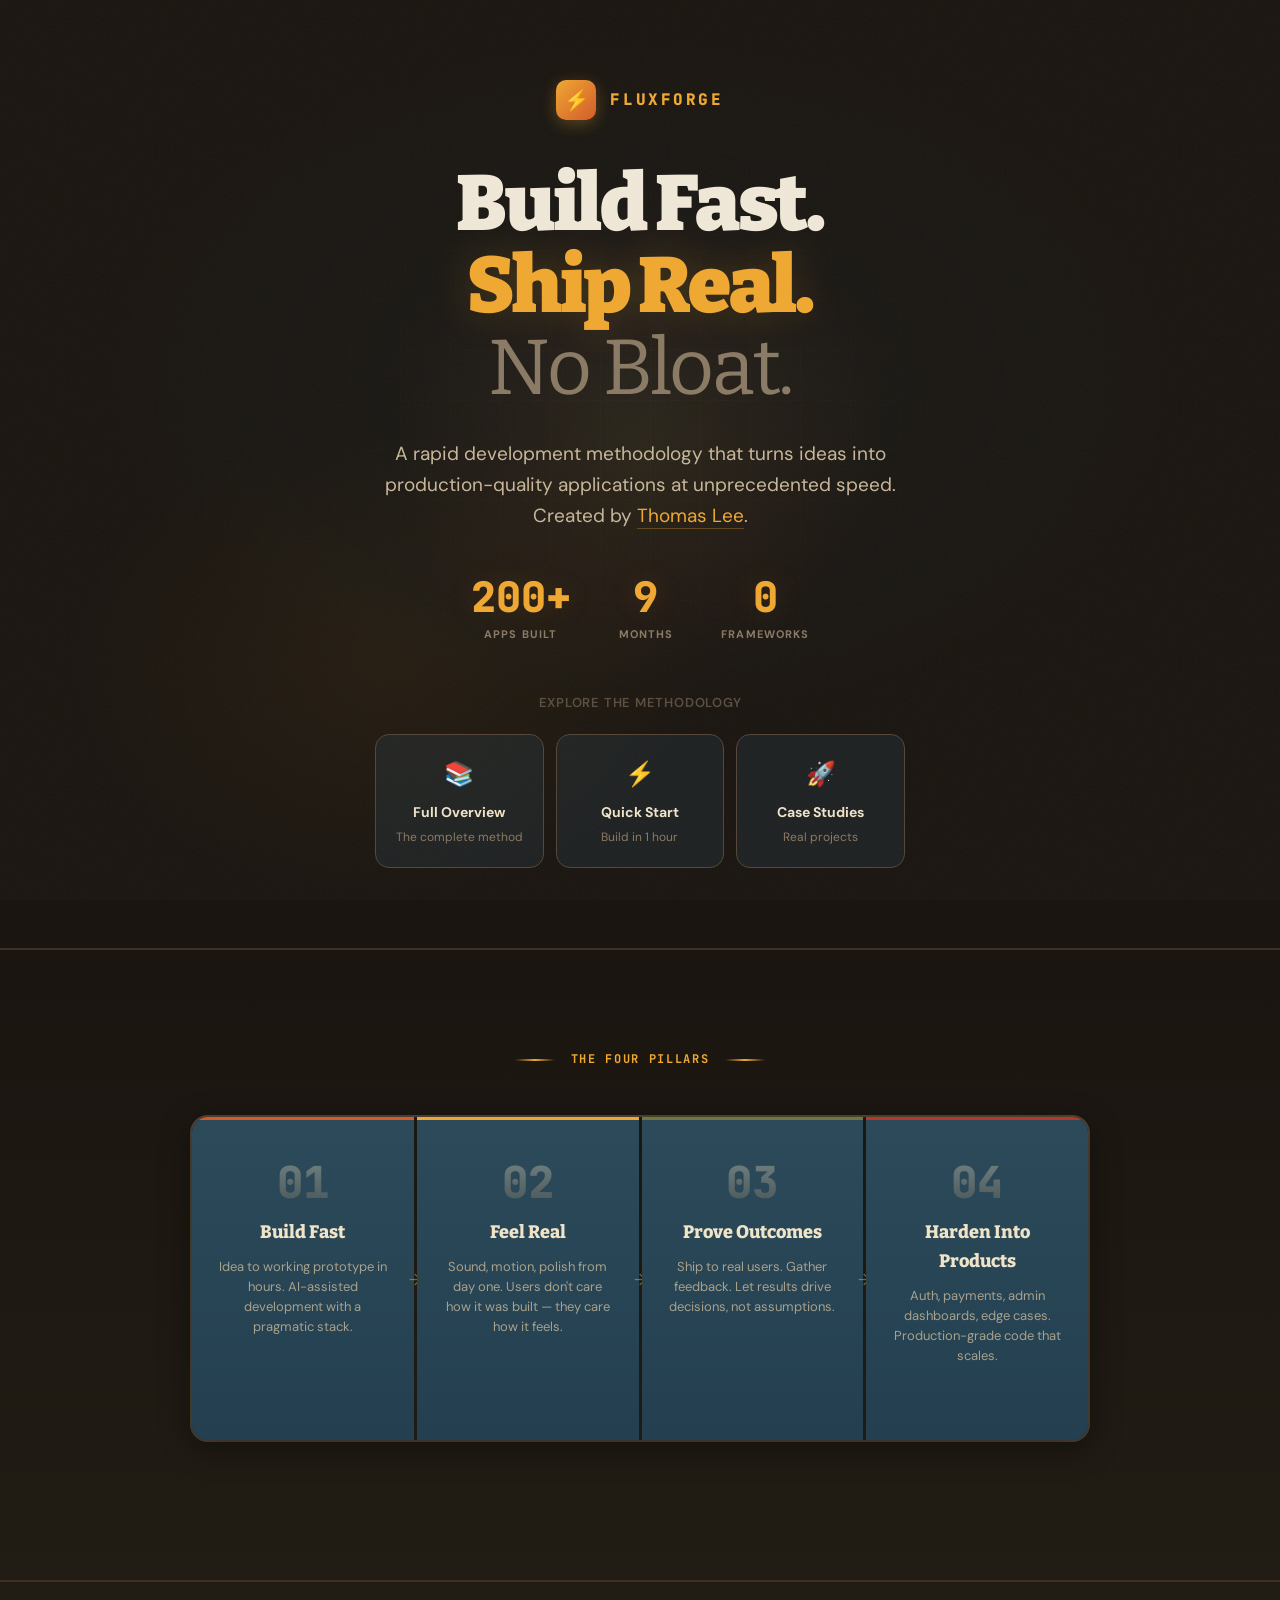
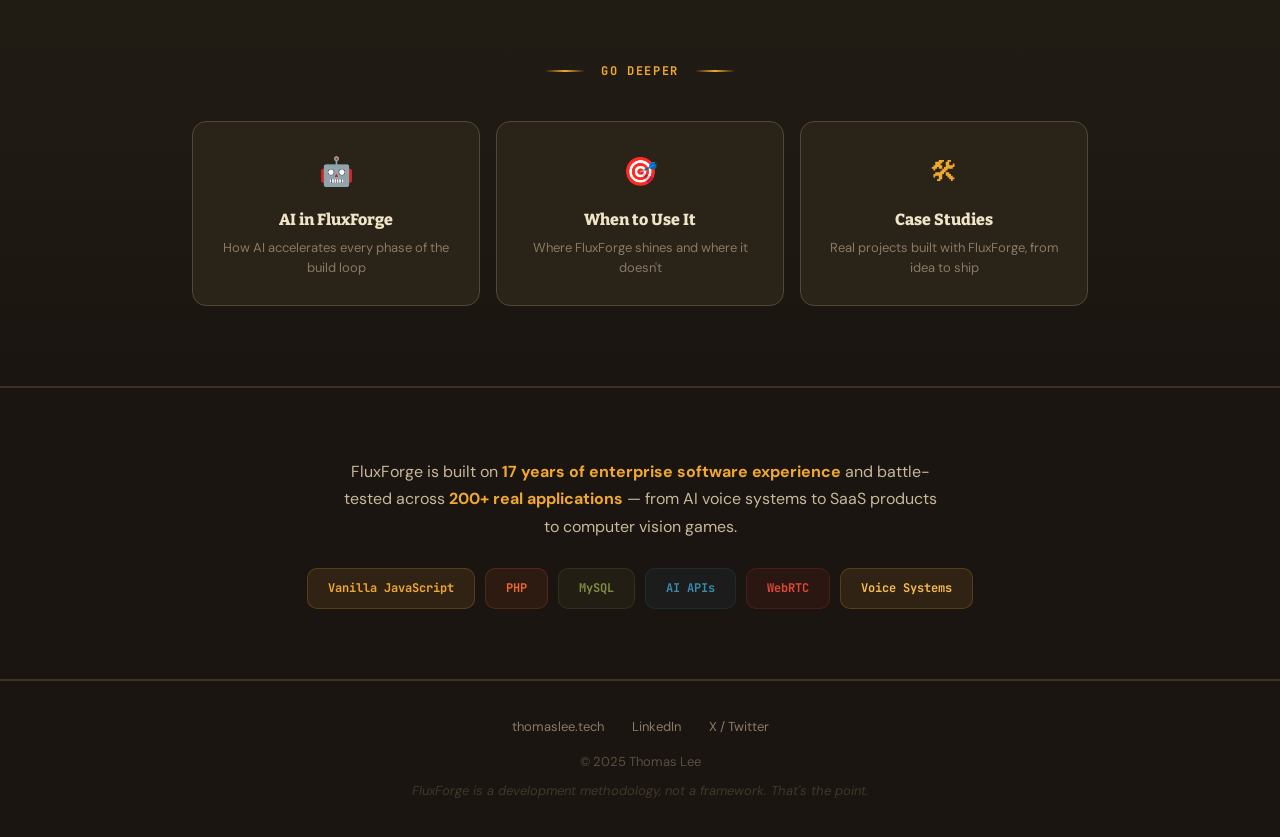
==== index.html @ 04e94fa0 "Add FluxForge docs site foundation: shared styles, index, and methodology pages - styles.css: Shared" ====
<!DOCTYPE html>
<html lang="en">
<head>
<meta charset="UTF-8">
<meta name="viewport" content="width=device-width, initial-scale=1.0">
<title>FluxForge — Rapid Development Methodology</title>
<meta name="description" content="Build fast, feel real, prove outcomes, harden into products. 200+ apps in 9 months. A rapid development methodology by Thomas Lee.">
<meta property="og:title" content="FluxForge — Rapid Development Methodology">
<meta property="og:description" content="200+ apps in 9 months. Build fast. Ship real. No framework bloat.">
<link rel="icon" type="image/svg+xml" href="data:image/svg+xml,<svg xmlns='http://www.w3.org/2000/svg' viewBox='0 0 100 100'><text y='.9em' font-size='90'>%E2%9A%A1</text></svg>">
<link rel="preconnect" href="https://fonts.googleapis.com">
<link href="https://fonts.googleapis.com/css2?family=Bitter:wght@400;500;600;700;800;900&family=JetBrains+Mono:wght@400;500;600;700;800&family=DM+Sans:opsz,wght@9..40,300;9..40,400;9..40,500;9..40,600;9..40,700&display=swap" rel="stylesheet">
<link rel="stylesheet" href="styles.css">
<style>
  /* Hero-specific styles for landing page */
  .hero {
    min-height: 100vh; display: flex; align-items: center; justify-content: center;
    text-align: center; position: relative; padding: 80px 0;
  }
  .hero::after {
    content: ''; position: absolute; inset: 0;
    background: radial-gradient(ellipse 70% 60% at 50% 40%, rgba(44,104,128,0.08) 0%, transparent 60%),
                radial-gradient(ellipse 50% 50% at 30% 70%, rgba(240,168,48,0.05) 0%, transparent 50%);
  }
  .hero-grid {
    position: absolute; inset: 0;
    background-image:
      linear-gradient(rgba(240,168,48,0.025) 1px, transparent 1px),
      linear-gradient(90deg, rgba(240,168,48,0.025) 1px, transparent 1px);
    background-size: 50px 50px;
    mask-image: radial-gradient(ellipse 55% 55% at 50% 45%, black 10%, transparent 70%);
    animation: gridPulse 8s ease-in-out infinite;
  }
  @keyframes gridPulse { 0%, 100% { opacity: 0.5; } 50% { opacity: 1; } }
  .hero-glow {
    position: absolute; width: 500px; height: 500px; border-radius: 50%;
    background: radial-gradient(circle, rgba(240,168,48,0.08) 0%, rgba(212,90,40,0.04) 40%, transparent 70%);
    top: 50%; left: 50%; transform: translate(-50%, -55%);
    animation: forgeGlow 5s ease-in-out infinite;
  }
  @keyframes forgeGlow {
    0%, 100% { opacity: 0.6; transform: translate(-50%, -55%) scale(1); }
    50% { opacity: 1; transform: translate(-50%, -55%) scale(1.08); }
  }
  .hero-content { position: relative; z-index: 2; }

  .logo {
    display: inline-flex; align-items: center; gap: 14px; margin-bottom: 44px;
    opacity: 0; animation: fadeIn 0.6s ease 0.2s forwards;
  }
  .logo-icon {
    width: 40px; height: 40px; border-radius: 10px;
    background: linear-gradient(135deg, var(--amber) 0%, var(--orange) 100%);
    display: flex; align-items: center; justify-content: center;
    font-size: 20px; box-shadow: 0 4px 16px rgba(240,168,48,0.3);
  }
  .logo-text {
    font-family: var(--mono); font-size: 16px; font-weight: 800; color: var(--amber);
    letter-spacing: 0.16em; text-transform: uppercase;
  }

  .hero-title {
    font-family: var(--bitter); font-size: clamp(44px, 7vw, 78px); font-weight: 900;
    line-height: 1.05; letter-spacing: -0.03em; margin-bottom: 28px;
    opacity: 0; animation: fadeIn 0.7s ease 0.4s forwards;
  }
  .hero-title .accent { color: var(--amber); text-shadow: 0 0 40px rgba(240,168,48,0.2); }
  .hero-title .thin { font-weight: 400; color: var(--text3); }

  .hero-sub {
    font-size: 19px; color: var(--text2); line-height: 1.65; max-width: 530px;
    margin: 0 auto 44px;
    opacity: 0; animation: fadeIn 0.7s ease 0.6s forwards;
  }
  .hero-sub a { border-bottom: 1px solid rgba(240,168,48,0.3); transition: border-color 0.2s; }
  .hero-sub a:hover { border-color: var(--amber); }

  .hero-stats {
    display: flex; justify-content: center; gap: 48px; margin-bottom: 50px;
    opacity: 0; animation: fadeIn 0.7s ease 0.8s forwards;
  }
  .hero-stat { text-align: center; }
  .hero-stat-num {
    font-family: var(--mono); font-size: 42px; font-weight: 800; color: var(--amber);
    line-height: 1; text-shadow: 0 0 30px rgba(240,168,48,0.15);
  }
  .hero-stat-label {
    font-size: 11px; font-weight: 700; color: var(--text3); text-transform: uppercase;
    letter-spacing: 0.1em; margin-top: 8px;
  }
  @media (max-width: 500px) { .hero-stats { gap: 28px; } .hero-stat-num { font-size: 32px; } }

  .hero-nav {
    opacity: 0; animation: fadeIn 0.7s ease 1s forwards;
  }
  .hero-nav-label {
    font-size: 13px; color: var(--text4); font-weight: 600; margin-bottom: 20px;
    text-transform: uppercase; letter-spacing: 0.06em;
  }
  .hero-nav-grid {
    display: grid; grid-template-columns: repeat(3, 1fr); gap: 12px;
    max-width: 640px; margin: 0 auto;
  }
  @media (max-width: 560px) { .hero-nav-grid { grid-template-columns: 1fr 1fr; } }
  .hero-nav-card {
    display: block; padding: 20px 16px; text-align: center;
    background: rgba(44,74,90,0.25); border: 1px solid var(--border2);
    border-radius: 14px; transition: all 0.25s;
  }
  .hero-nav-card:hover {
    border-color: var(--amber); background: rgba(44,74,90,0.4);
    transform: translateY(-2px); box-shadow: 0 8px 24px rgba(0,0,0,0.3);
  }
  .hero-nav-card .card-icon { font-size: 24px; margin-bottom: 8px; display: block; }
  .hero-nav-card .card-title {
    font-size: 14px; font-weight: 700; color: var(--cream); margin-bottom: 4px;
  }
  .hero-nav-card .card-desc { font-size: 12px; color: var(--text3); }

  /* Philosophy section */
  .philosophy {
    padding: 100px 0; border-top: 2px solid var(--border);
    background: linear-gradient(180deg, var(--bg) 0%, var(--bg2) 100%);
  }
  .phil-label {
    font-family: var(--mono); font-size: 12px; font-weight: 700; color: var(--amber);
    text-transform: uppercase; letter-spacing: 0.14em; text-align: center; margin-bottom: 48px;
    display: flex; align-items: center; justify-content: center; gap: 16px;
  }
  .phil-label::before, .phil-label::after {
    content: ''; width: 40px; height: 2px;
    background: linear-gradient(90deg, transparent, var(--amber), transparent);
  }
  .phil-grid {
    display: grid; grid-template-columns: repeat(4, 1fr); gap: 3px;
    border-radius: 16px; overflow: hidden;
    box-shadow: 0 8px 32px rgba(0,0,0,0.4), 0 0 0 2px var(--border2);
    margin-bottom: 40px;
  }
  .phil-card {
    background: linear-gradient(180deg, var(--surface) 0%, #244050 100%);
    padding: 40px 24px; text-align: center; position: relative;
    transition: all 0.3s; border-top: 3px solid transparent;
  }
  .phil-card:nth-child(1) { border-top-color: var(--orange); }
  .phil-card:nth-child(2) { border-top-color: var(--amber); }
  .phil-card:nth-child(3) { border-top-color: var(--olive); }
  .phil-card:nth-child(4) { border-top-color: var(--red); }
  .phil-card:hover { filter: brightness(1.1); }
  .phil-card a { color: inherit; display: block; }
  .phil-num {
    font-family: var(--mono); font-size: 44px; font-weight: 800; line-height: 1;
    margin-bottom: 14px; opacity: 0.35;
    background: linear-gradient(180deg, var(--cream) 0%, var(--text3) 100%);
    -webkit-background-clip: text; -webkit-text-fill-color: transparent; background-clip: text;
  }
  .phil-title {
    font-family: var(--bitter); font-size: 18px; font-weight: 800;
    margin-bottom: 10px; color: var(--cream);
  }
  .phil-desc { font-size: 13px; color: var(--text2); line-height: 1.55; opacity: 0.8; }
  .phil-link {
    font-size: 12px; color: var(--amber); margin-top: 14px;
    font-weight: 700; opacity: 0; transition: opacity 0.2s;
  }
  .phil-card:hover .phil-link { opacity: 1; }
  .phil-card:not(:last-child)::after {
    content: '\2192'; position: absolute; right: -11px; top: 50%; transform: translateY(-50%);
    font-size: 16px; color: var(--amber); z-index: 2; opacity: 0.5; width: 20px; text-align: center;
  }
  @media (max-width: 700px) {
    .phil-grid { grid-template-columns: 1fr 1fr; }
    .phil-card:nth-child(2)::after { display: none; }
  }
  @media (max-width: 440px) {
    .phil-grid { grid-template-columns: 1fr; }
    .phil-card::after { display: none !important; }
  }

  /* Explore section */
  .explore {
    padding: 80px 0; border-top: 2px solid var(--border);
    background: linear-gradient(180deg, var(--bg2) 0%, var(--bg) 100%);
  }
  .explore-label {
    font-family: var(--mono); font-size: 12px; font-weight: 700; color: var(--amber);
    text-transform: uppercase; letter-spacing: 0.14em; text-align: center; margin-bottom: 40px;
    display: flex; align-items: center; justify-content: center; gap: 16px;
  }
  .explore-label::before, .explore-label::after {
    content: ''; width: 40px; height: 2px;
    background: linear-gradient(90deg, transparent, var(--amber), transparent);
  }
  .explore-grid {
    display: grid; grid-template-columns: repeat(3, 1fr); gap: 16px;
  }
  @media (max-width: 700px) { .explore-grid { grid-template-columns: 1fr 1fr; } }
  @media (max-width: 440px) { .explore-grid { grid-template-columns: 1fr; } }
  .explore-card {
    display: block; padding: 28px 24px;
    background: var(--bg3); border: 1px solid var(--border2); border-radius: 14px;
    transition: all 0.25s; text-align: center;
  }
  .explore-card:hover {
    border-color: var(--amber); transform: translateY(-3px);
    box-shadow: 0 8px 32px rgba(0,0,0,0.4);
  }
  .explore-card .card-icon { font-size: 28px; margin-bottom: 12px; display: block; }
  .explore-card .card-title {
    font-family: var(--bitter); font-size: 16px; font-weight: 800; color: var(--cream);
    margin-bottom: 6px;
  }
  .explore-card .card-desc { font-size: 13px; color: var(--text3); line-height: 1.5; }

  /* Proof section */
  .proof {
    padding: 70px 0; border-top: 2px solid var(--border); text-align: center;
  }
  .proof-text {
    font-size: 16px; color: var(--text2); line-height: 1.7; max-width: 600px; margin: 0 auto 28px;
  }
  .proof-text strong { color: var(--amber); }
  .proof-stack { display: flex; justify-content: center; gap: 10px; flex-wrap: wrap; }
  .proof-pill {
    padding: 10px 20px; border-radius: 10px; font-family: var(--mono);
    font-size: 12px; font-weight: 700; transition: all 0.25s; cursor: default;
  }
  .proof-pill:nth-child(1) { background: rgba(240,168,48,0.1); border: 1px solid rgba(240,168,48,0.2); color: var(--amber); }
  .proof-pill:nth-child(2) { background: rgba(212,90,40,0.1); border: 1px solid rgba(212,90,40,0.2); color: var(--orange2); }
  .proof-pill:nth-child(3) { background: rgba(106,122,56,0.1); border: 1px solid rgba(106,122,56,0.2); color: var(--olive2); }
  .proof-pill:nth-child(4) { background: rgba(44,104,128,0.1); border: 1px solid rgba(44,104,128,0.2); color: var(--teal2); }
  .proof-pill:nth-child(5) { background: rgba(184,56,40,0.1); border: 1px solid rgba(184,56,40,0.2); color: #e04838; }
  .proof-pill:nth-child(6) { background: rgba(240,168,48,0.1); border: 1px solid rgba(240,168,48,0.2); color: var(--amber2); }
  .proof-pill:hover { transform: translateY(-2px); filter: brightness(1.2); }
</style>
</head>
<body>

<section class="hero">
  <div class="hero-grid"></div>
  <div class="hero-glow"></div>
  <div class="hero-content">
    <div class="logo">
      <div class="logo-icon">&#9889;</div>
      <div class="logo-text">FluxForge</div>
    </div>
    <h1 class="hero-title">
      Build Fast.<br>
      <span class="accent">Ship Real.</span><br>
      <span class="thin">No Bloat.</span>
    </h1>
    <p class="hero-sub">
      A rapid development methodology that turns ideas into production-quality applications at unprecedented speed. Created by <a href="https://thomaslee.tech" target="_blank">Thomas Lee</a>.
    </p>
    <div class="hero-stats">
      <div class="hero-stat"><div class="hero-stat-num">200+</div><div class="hero-stat-label">Apps Built</div></div>
      <div class="hero-stat"><div class="hero-stat-num">9</div><div class="hero-stat-label">Months</div></div>
      <div class="hero-stat"><div class="hero-stat-num">0</div><div class="hero-stat-label">Frameworks</div></div>
    </div>
    <div class="hero-nav">
      <div class="hero-nav-label">Explore the Methodology</div>
      <div class="hero-nav-grid">
        <a href="methodology.html" class="hero-nav-card">
          <span class="card-icon">&#128218;</span>
          <div class="card-title">Full Overview</div>
          <div class="card-desc">The complete method</div>
        </a>
        <a href="quick-start.html" class="hero-nav-card">
          <span class="card-icon">&#9889;</span>
          <div class="card-title">Quick Start</div>
          <div class="card-desc">Build in 1 hour</div>
        </a>
        <a href="case-studies.html" class="hero-nav-card">
          <span class="card-icon">&#128640;</span>
          <div class="card-title">Case Studies</div>
          <div class="card-desc">Real projects</div>
        </a>
      </div>
    </div>
  </div>
</section>

<div class="philosophy">
  <div class="container">
    <div class="phil-label reveal">The Four Pillars</div>
    <div class="phil-grid">
      <div class="phil-card reveal">
        <a href="build-fast.html">
          <div class="phil-num">01</div>
          <div class="phil-title">Build Fast</div>
          <div class="phil-desc">Idea to working prototype in hours. AI-assisted development with a pragmatic stack.</div>
          <div class="phil-link">Read more &#8594;</div>
        </a>
      </div>
      <div class="phil-card reveal">
        <a href="feel-real.html">
          <div class="phil-num">02</div>
          <div class="phil-title">Feel Real</div>
          <div class="phil-desc">Sound, motion, polish from day one. Users don't care how it was built &mdash; they care how it feels.</div>
          <div class="phil-link">Read more &#8594;</div>
        </a>
      </div>
      <div class="phil-card reveal">
        <a href="prove-outcomes.html">
          <div class="phil-num">03</div>
          <div class="phil-title">Prove Outcomes</div>
          <div class="phil-desc">Ship to real users. Gather feedback. Let results drive decisions, not assumptions.</div>
          <div class="phil-link">Read more &#8594;</div>
        </a>
      </div>
      <div class="phil-card reveal">
        <a href="harden.html">
          <div class="phil-num">04</div>
          <div class="phil-title">Harden Into Products</div>
          <div class="phil-desc">Auth, payments, admin dashboards, edge cases. Production-grade code that scales.</div>
          <div class="phil-link">Read more &#8594;</div>
        </a>
      </div>
    </div>
  </div>
</div>

<div class="explore">
  <div class="container">
    <div class="explore-label reveal">Go Deeper</div>
    <div class="explore-grid">
      <a href="ai-in-fluxforge.html" class="explore-card reveal">
        <span class="card-icon">&#129302;</span>
        <div class="card-title">AI in FluxForge</div>
        <div class="card-desc">How AI accelerates every phase of the build loop</div>
      </a>
      <a href="when-to-use.html" class="explore-card reveal">
        <span class="card-icon">&#127919;</span>
        <div class="card-title">When to Use It</div>
        <div class="card-desc">Where FluxForge shines and where it doesn't</div>
      </a>
      <a href="case-studies.html" class="explore-card reveal">
        <span class="card-icon">&#128736;</span>
        <div class="card-title">Case Studies</div>
        <div class="card-desc">Real projects built with FluxForge, from idea to ship</div>
      </a>
    </div>
  </div>
</div>

<div class="proof">
  <div class="container">
    <p class="proof-text reveal">
      FluxForge is built on <strong>17 years of enterprise software experience</strong> and battle-tested across <strong>200+ real applications</strong> &mdash; from AI voice systems to SaaS products to computer vision games.
    </p>
    <div class="proof-stack reveal">
      <span class="proof-pill">Vanilla JavaScript</span>
      <span class="proof-pill">PHP</span>
      <span class="proof-pill">MySQL</span>
      <span class="proof-pill">AI APIs</span>
      <span class="proof-pill">WebRTC</span>
      <span class="proof-pill">Voice Systems</span>
    </div>
  </div>
</div>

<footer class="site-footer">
  <div class="container">
    <div class="footer-links">
      <a href="https://thomaslee.tech" target="_blank">thomaslee.tech</a>
      <a href="https://linkedin.com/in/thomas-lee-dev" target="_blank">LinkedIn</a>
      <a href="https://twitter.com/TommyLeeDev" target="_blank">X / Twitter</a>
    </div>
    <div>&copy; 2025 Thomas Lee</div>
    <div class="footer-tagline">FluxForge is a development methodology, not a framework. That's the point.</div>
  </div>
</footer>

<script>
const reveals = document.querySelectorAll('.reveal');
const observer = new IntersectionObserver((entries) => {
  entries.forEach((e, i) => {
    if (e.isIntersecting) {
      setTimeout(() => e.target.classList.add('visible'), i * 100);
      observer.unobserve(e.target);
    }
  });
}, { threshold: 0.15 });
reveals.forEach(el => observer.observe(el));
</script>

</body>
</html>
---- styles.css ----
/* ============================================================
   FLUXFORGE Design System
   Shared styles for fluxforge.dev
   ============================================================ */

*, *::before, *::after { box-sizing: border-box; margin: 0; padding: 0; }

:root {
  --bg: #1a1510; --bg2: #211c14; --bg3: #2a2318; --bg4: #342c1f;
  --surface: #2c4a5a; --surface2: #336078; --surface3: #3a7090;
  --border: #3d3225; --border2: #544638; --border3: #6a5a48;
  --text: #f0e8d8; --text2: #c8b89a; --text3: #8a7a64; --text4: #5a4e3e;
  --amber: #f0a830; --amber2: #f4bc50; --amber-glow: rgba(240,168,48,0.1);
  --orange: #d45a28; --orange2: #e86830;
  --olive: #6a7a38; --olive2: #7d8f42;
  --teal: #2c6880; --teal2: #3a8aaa; --teal-glow: rgba(44,104,128,0.12);
  --red: #b83828;
  --cream: #f0e4c8;
  --bitter: 'Bitter', serif;
  --sans: 'DM Sans', sans-serif;
  --mono: 'JetBrains Mono', monospace;
}

html { scroll-behavior: smooth; }
body {
  background: var(--bg); color: var(--text); font-family: var(--sans);
  -webkit-font-smoothing: antialiased; overflow-x: hidden;
  line-height: 1.6;
}
::selection { background: rgba(240,168,48,0.3); color: #fff; }
a { color: var(--amber); text-decoration: none; transition: color 0.2s; }
a:hover { color: var(--amber2); }

body::before {
  content: ''; position: fixed; inset: 0; z-index: 9999; pointer-events: none;
  background-image: url("data:image/svg+xml,%3Csvg viewBox='0 0 256 256' xmlns='http://www.w3.org/2000/svg'%3E%3Cfilter id='n'%3E%3CfeTurbulence type='fractalNoise' baseFrequency='0.75' numOctaves='4' stitchTiles='stitch'/%3E%3C/filter%3E%3Crect width='100%25' height='100%25' filter='url(%23n)' opacity='0.04'/%3E%3C/svg%3E");
  background-size: 256px;
}

/* ---- Layout ---- */
.container { max-width: 960px; margin: 0 auto; padding: 0 32px; }
@media (max-width: 640px) { .container { padding: 0 20px; } }

/* ---- Navigation ---- */
.site-nav {
  position: sticky; top: 0; z-index: 100;
  background: rgba(26,21,16,0.92); backdrop-filter: blur(12px);
  border-bottom: 1px solid var(--border);
  padding: 0 32px;
}
.nav-inner {
  max-width: 960px; margin: 0 auto;
  display: flex; align-items: center; justify-content: space-between;
  height: 56px; gap: 24px;
}
.nav-logo {
  display: flex; align-items: center; gap: 10px;
  text-decoration: none; flex-shrink: 0;
}
.nav-logo-icon {
  width: 30px; height: 30px; border-radius: 8px;
  background: linear-gradient(135deg, var(--amber) 0%, var(--orange) 100%);
  display: flex; align-items: center; justify-content: center;
  font-size: 15px; box-shadow: 0 2px 8px rgba(240,168,48,0.25);
}
.nav-logo-text {
  font-family: var(--mono); font-size: 13px; font-weight: 800;
  color: var(--amber); letter-spacing: 0.14em; text-transform: uppercase;
}
.nav-links {
  display: flex; gap: 6px; align-items: center;
  overflow-x: auto; -webkit-overflow-scrolling: touch;
  scrollbar-width: none;
}
.nav-links::-webkit-scrollbar { display: none; }
.nav-links a {
  font-size: 13px; font-weight: 600; color: var(--text3);
  padding: 6px 12px; border-radius: 8px; white-space: nowrap;
  transition: all 0.2s;
}
.nav-links a:hover { color: var(--text); background: rgba(240,168,48,0.08); }
.nav-links a.active { color: var(--amber); background: rgba(240,168,48,0.1); }

.nav-toggle {
  display: none; background: none; border: none; cursor: pointer;
  padding: 8px; color: var(--text2);
}
.nav-toggle svg { width: 22px; height: 22px; stroke: currentColor; fill: none; stroke-width: 2; }

@media (max-width: 768px) {
  .site-nav { padding: 0 20px; }
  .nav-toggle { display: block; }
  .nav-links {
    display: none; position: absolute; top: 56px; left: 0; right: 0;
    background: rgba(26,21,16,0.97); backdrop-filter: blur(16px);
    flex-direction: column; padding: 12px 20px 20px;
    border-bottom: 1px solid var(--border);
    gap: 2px;
  }
  .nav-links.open { display: flex; }
  .nav-links a { padding: 10px 12px; }
}

/* ---- Page Header ---- */
.page-header {
  padding: 80px 0 48px;
  border-bottom: 2px solid var(--border);
  background: linear-gradient(180deg, var(--bg) 0%, var(--bg2) 100%);
  position: relative;
}
.page-header::after {
  content: ''; position: absolute; inset: 0;
  background: radial-gradient(ellipse 60% 60% at 50% 40%, rgba(44,104,128,0.06) 0%, transparent 60%),
              radial-gradient(ellipse 40% 50% at 30% 70%, rgba(240,168,48,0.04) 0%, transparent 50%);
  pointer-events: none;
}
.page-header .container { position: relative; z-index: 1; }
.page-header .breadcrumb {
  font-family: var(--mono); font-size: 12px; color: var(--text3);
  margin-bottom: 16px; letter-spacing: 0.04em;
}
.page-header .breadcrumb a { color: var(--text3); border-bottom: 1px solid var(--border2); }
.page-header .breadcrumb a:hover { color: var(--amber); }
.page-header h1 {
  font-family: var(--bitter); font-size: clamp(32px, 5vw, 48px);
  font-weight: 900; line-height: 1.1; letter-spacing: -0.02em;
  margin-bottom: 16px;
}
.page-header h1 .accent { color: var(--amber); }
.page-header .subtitle {
  font-size: 18px; color: var(--text2); line-height: 1.6;
  max-width: 640px;
}

/* ---- Section Styles ---- */
.content-section {
  padding: 64px 0;
  border-bottom: 1px solid var(--border);
}
.content-section:last-child { border-bottom: none; }
.content-section h2 {
  font-family: var(--bitter); font-size: clamp(24px, 3.5vw, 32px);
  font-weight: 800; margin-bottom: 20px; line-height: 1.2;
}
.content-section h3 {
  font-family: var(--bitter); font-size: 20px; font-weight: 700;
  margin-bottom: 12px; margin-top: 32px; line-height: 1.3;
}
.content-section h3:first-child { margin-top: 0; }
.content-section p {
  font-size: 16px; color: var(--text2); line-height: 1.7;
  margin-bottom: 16px; max-width: 72ch;
}
.content-section ul, .content-section ol {
  padding-left: 24px; margin-bottom: 16px;
}
.content-section li {
  color: var(--text2); font-size: 15px; line-height: 1.7;
  margin-bottom: 8px;
}
.content-section li b, .content-section li strong { color: var(--text); }

/* ---- Cards ---- */
.card {
  background: linear-gradient(180deg, var(--bg3) 0%, var(--bg2) 100%);
  border: 1px solid var(--border2); border-radius: 16px;
  padding: 32px; position: relative; overflow: hidden;
  box-shadow: 0 4px 24px rgba(0,0,0,0.3);
}
.card-grid {
  display: grid; grid-template-columns: repeat(2, 1fr);
  gap: 20px; margin: 24px 0;
}
@media (max-width: 640px) { .card-grid { grid-template-columns: 1fr; } }

.card-accent {
  border-top: 3px solid var(--amber);
}
.card-accent.orange { border-top-color: var(--orange); }
.card-accent.olive { border-top-color: var(--olive); }
.card-accent.teal { border-top-color: var(--teal); }
.card-accent.red { border-top-color: var(--red); }

.card h3 {
  font-family: var(--bitter); font-size: 18px; font-weight: 800;
  margin-bottom: 12px; margin-top: 0; color: var(--cream);
}
.card p { font-size: 14px; color: var(--text2); line-height: 1.6; margin-bottom: 0; }

/* ---- Step Cards ---- */
.step-card {
  display: flex; gap: 16px; padding: 24px;
  background: var(--bg3); border: 1px solid var(--border);
  border-radius: 14px; margin-bottom: 16px;
}
.step-num {
  flex-shrink: 0; width: 40px; height: 40px; border-radius: 12px;
  background: linear-gradient(135deg, var(--amber) 0%, var(--orange) 100%);
  display: flex; align-items: center; justify-content: center;
  font-family: var(--mono); font-size: 16px; font-weight: 800;
  color: #1a1510;
}
.step-content h3 { margin-top: 0; font-size: 17px; margin-bottom: 8px; }
.step-content p { font-size: 15px; margin-bottom: 0; }

/* ---- Blockquotes ---- */
.callout {
  border-left: 4px solid var(--amber);
  background: var(--amber-glow); padding: 20px 24px;
  border-radius: 0 12px 12px 0; margin: 24px 0;
}
.callout p { color: var(--text); font-size: 15px; margin-bottom: 0; }
.callout .attribution {
  font-size: 13px; color: var(--text3); margin-top: 8px;
  font-style: italic;
}
.callout.teal { border-left-color: var(--teal); background: var(--teal-glow); }
.callout.orange { border-left-color: var(--orange); background: rgba(212,90,40,0.08); }

/* ---- Pills / Tags ---- */
.pill-row { display: flex; gap: 8px; flex-wrap: wrap; margin: 16px 0; }
.pill {
  padding: 8px 16px; border-radius: 10px; font-family: var(--mono);
  font-size: 12px; font-weight: 700; transition: all 0.2s; cursor: default;
}
.pill-amber { background: rgba(240,168,48,0.1); border: 1px solid rgba(240,168,48,0.2); color: var(--amber); }
.pill-orange { background: rgba(212,90,40,0.1); border: 1px solid rgba(212,90,40,0.2); color: var(--orange2); }
.pill-olive { background: rgba(106,122,56,0.1); border: 1px solid rgba(106,122,56,0.2); color: var(--olive2); }
.pill-teal { background: rgba(44,104,128,0.1); border: 1px solid rgba(44,104,128,0.2); color: var(--teal2); }
.pill-red { background: rgba(184,56,40,0.1); border: 1px solid rgba(184,56,40,0.2); color: #e04838; }

/* ---- Code Blocks ---- */
.code-block {
  background: #0d0a08; border: 1px solid var(--border2);
  border-radius: 12px; padding: 20px 24px;
  font-family: var(--mono); font-size: 13px; color: var(--text2);
  line-height: 1.7; overflow-x: auto; margin: 20px 0;
}
.code-block .comment { color: var(--text4); }
.code-block .highlight { color: var(--amber); font-weight: 700; }

/* ---- Do / Don't Grid ---- */
.do-dont {
  display: grid; grid-template-columns: 1fr 1fr; gap: 20px; margin: 24px 0;
}
@media (max-width: 640px) { .do-dont { grid-template-columns: 1fr; } }
.do-col h4, .dont-col h4 {
  font-family: var(--mono); font-size: 13px; font-weight: 800;
  text-transform: uppercase; letter-spacing: 0.1em; margin-bottom: 12px;
}
.do-col h4 { color: var(--olive2); }
.dont-col h4 { color: #e04838; }
.do-col li { color: var(--text2); }
.dont-col li { color: var(--text3); text-decoration: line-through; }
.dont-col li span { text-decoration: none; color: var(--text3); font-style: italic; }

/* ---- Timeline ---- */
.timeline { position: relative; padding-left: 32px; margin: 24px 0; }
.timeline::before {
  content: ''; position: absolute; left: 11px; top: 8px; bottom: 8px;
  width: 2px; background: var(--border2);
}
.timeline-item { position: relative; margin-bottom: 24px; }
.timeline-item::before {
  content: ''; position: absolute; left: -25px; top: 6px;
  width: 10px; height: 10px; border-radius: 50%;
  background: var(--amber); box-shadow: 0 0 12px rgba(240,168,48,0.3);
}
.timeline-item h4 {
  font-family: var(--bitter); font-size: 16px; font-weight: 700;
  margin-bottom: 4px;
}
.timeline-item .time {
  font-family: var(--mono); font-size: 11px; color: var(--text3);
  text-transform: uppercase; letter-spacing: 0.08em;
}
.timeline-item p { font-size: 14px; color: var(--text2); margin-top: 6px; margin-bottom: 0; }

/* ---- Two Column Layout ---- */
.two-col {
  display: grid; grid-template-columns: 1fr 1fr; gap: 32px;
  margin: 24px 0;
}
@media (max-width: 700px) { .two-col { grid-template-columns: 1fr; gap: 24px; } }

/* ---- Case Study Cards ---- */
.case-card {
  background: var(--bg3); border: 1px solid var(--border2);
  border-radius: 16px; overflow: hidden;
  transition: transform 0.2s, box-shadow 0.2s;
}
.case-card:hover {
  transform: translateY(-2px);
  box-shadow: 0 8px 32px rgba(0,0,0,0.4);
}
.case-card-top {
  height: 4px;
  background: linear-gradient(90deg, var(--amber), var(--orange), var(--teal));
}
.case-card-body { padding: 28px; }
.case-card-emoji { font-size: 32px; margin-bottom: 12px; }
.case-card h3 { font-size: 18px; margin-top: 0; margin-bottom: 8px; color: var(--cream); }
.case-card p { font-size: 14px; color: var(--text2); line-height: 1.6; margin-bottom: 12px; }
.case-card .tags { display: flex; gap: 6px; flex-wrap: wrap; }
.case-card .tag {
  padding: 4px 10px; border-radius: 6px; font-size: 11px;
  font-weight: 700; background: rgba(240,168,48,0.08);
  color: var(--text3); text-transform: uppercase; letter-spacing: 0.04em;
}

/* ---- Pillar Navigation (for bottom of pillar pages) ---- */
.pillar-nav {
  display: flex; justify-content: space-between; gap: 16px;
  padding: 48px 0 0; margin-top: 48px;
  border-top: 2px solid var(--border);
}
.pillar-nav a {
  padding: 16px 24px; border-radius: 12px;
  background: var(--bg3); border: 1px solid var(--border2);
  transition: all 0.2s; max-width: 50%;
}
.pillar-nav a:hover { border-color: var(--amber); background: var(--bg4); }
.pillar-nav .nav-label {
  font-size: 12px; color: var(--text4); text-transform: uppercase;
  letter-spacing: 0.06em; font-weight: 700; display: block; margin-bottom: 4px;
}
.pillar-nav .nav-title { font-size: 15px; font-weight: 700; color: var(--text); }
.pillar-nav .next { text-align: right; margin-left: auto; }

/* ---- Footer ---- */
.site-footer {
  padding: 36px 0; border-top: 2px solid var(--border);
  text-align: center; font-size: 13px; color: var(--text4);
}
.site-footer a { color: var(--text3); }
.site-footer a:hover { color: var(--amber); }
.footer-links { display: flex; justify-content: center; gap: 28px; margin-bottom: 14px; }
.footer-tagline { font-style: italic; opacity: 0.6; margin-top: 8px; }

/* ---- Animations ---- */
@keyframes fadeIn {
  from { opacity: 0; transform: translateY(14px); }
  to { opacity: 1; transform: translateY(0); }
}
.reveal {
  opacity: 0; transform: translateY(16px);
  transition: opacity 0.5s ease, transform 0.5s ease;
}
.reveal.visible { opacity: 1; transform: translateY(0); }

/* ---- Stats Grid ---- */
.stats-grid {
  display: grid; grid-template-columns: repeat(4, 1fr); gap: 16px;
  margin: 24px 0;
}
@media (max-width: 600px) { .stats-grid { grid-template-columns: repeat(2, 1fr); } }
.stat-card {
  text-align: center; padding: 24px 16px; border-radius: 14px;
  background: var(--bg3); border: 1px solid var(--border);
}
.stat-card .stat-value {
  font-family: var(--mono); font-size: 36px; font-weight: 800;
  color: var(--amber); line-height: 1;
  text-shadow: 0 0 24px rgba(240,168,48,0.15);
}
.stat-card .stat-label {
  font-size: 12px; font-weight: 700; color: var(--text3);
  text-transform: uppercase; letter-spacing: 0.08em; margin-top: 8px;
}

/* ---- Utility ---- */
.text-amber { color: var(--amber); }
.text-teal { color: var(--teal2); }
.text-muted { color: var(--text3); }
.mt-0 { margin-top: 0; }
.mb-0 { margin-bottom: 0; }
.mb-sm { margin-bottom: 8px; }
.mb-md { margin-bottom: 16px; }
.mb-lg { margin-bottom: 32px; }
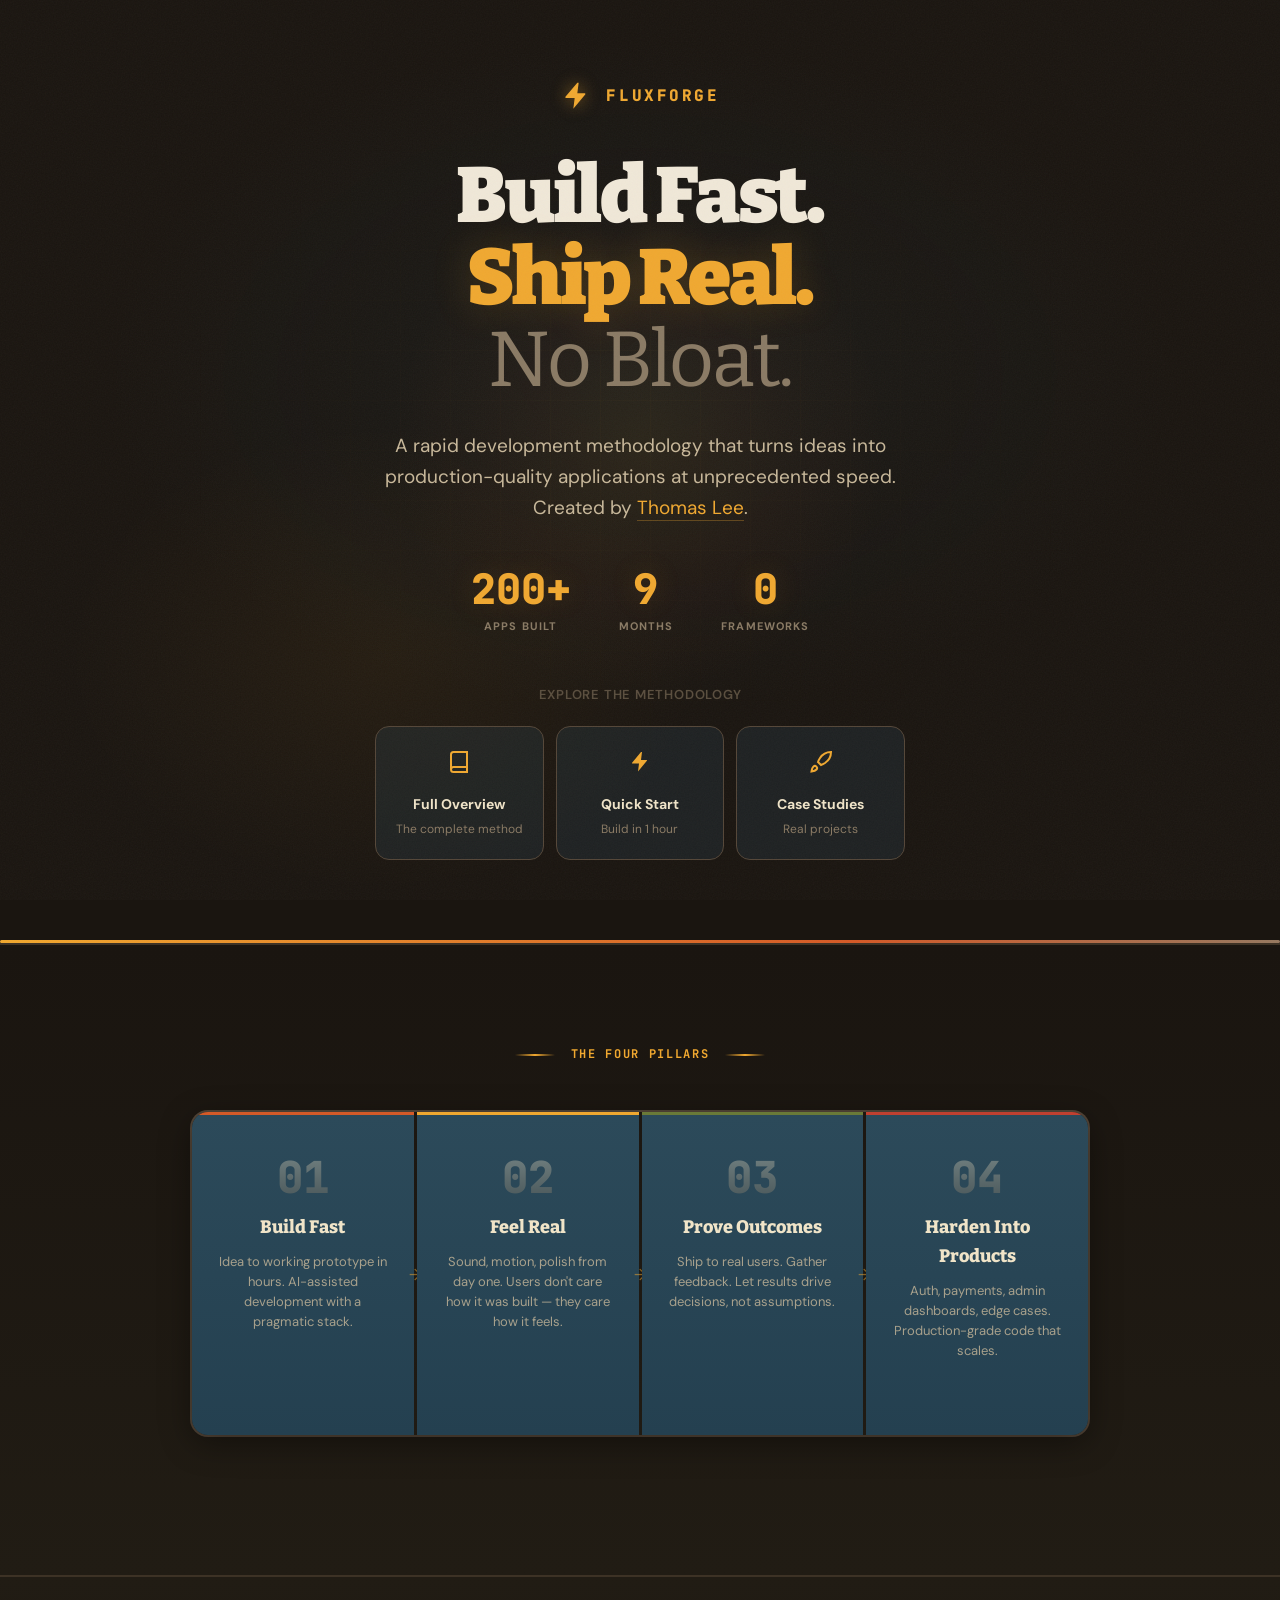
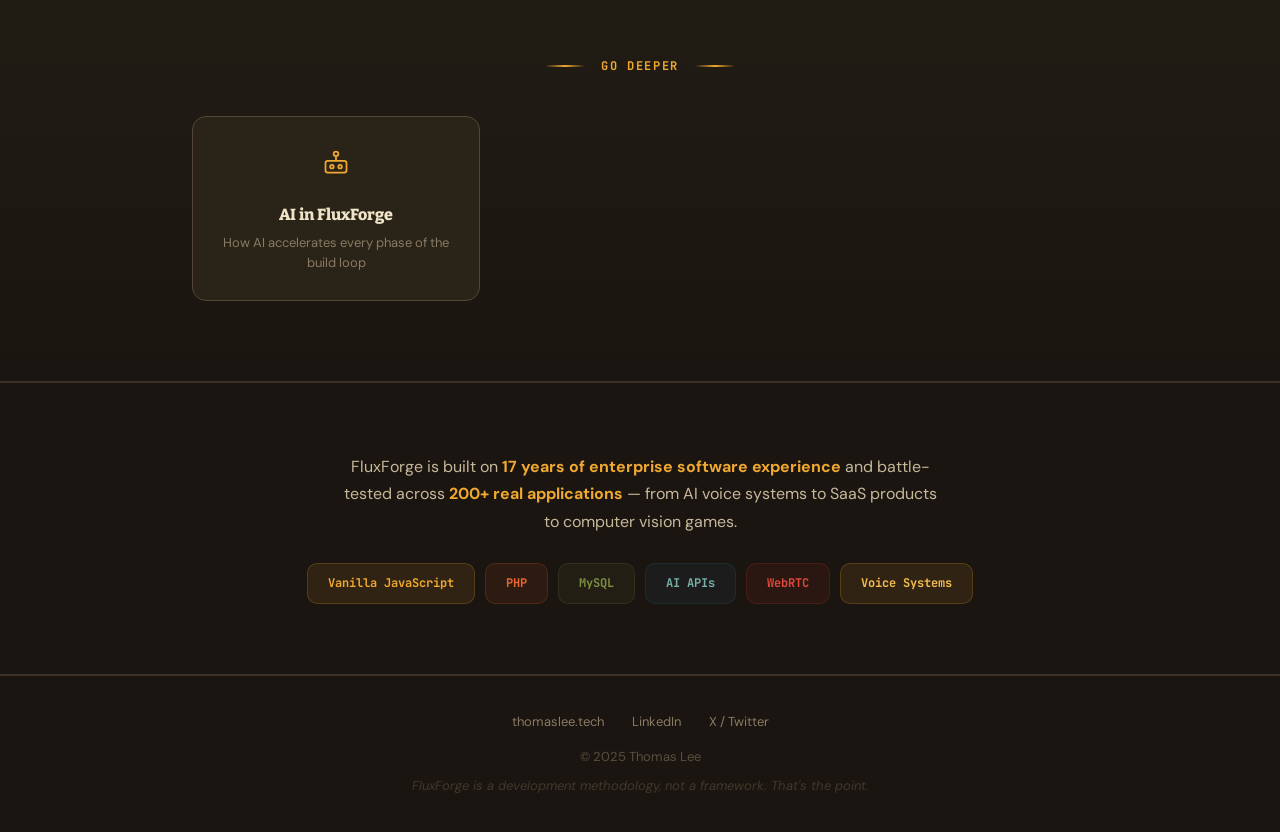
==== commit f0ec1c7a: "Overhaul site: SVG icons, expanded palette, interactive elements, connect page - styles.css: expande" ====
--- a/index.html
+++ b/index.html
@@ -7,7 +7,7 @@
 <meta name="description" content="Build fast, feel real, prove outcomes, harden into products. 200+ apps in 9 months. A rapid development methodology by Thomas Lee.">
 <meta property="og:title" content="FluxForge — Rapid Development Methodology">
 <meta property="og:description" content="200+ apps in 9 months. Build fast. Ship real. No framework bloat.">
-<link rel="icon" type="image/svg+xml" href="data:image/svg+xml,<svg xmlns='http://www.w3.org/2000/svg' viewBox='0 0 100 100'><text y='.9em' font-size='90'>%E2%9A%A1</text></svg>">
+<link rel="icon" type="image/svg+xml" href="data:image/svg+xml,%3Csvg xmlns='http://www.w3.org/2000/svg' viewBox='0 0 24 24' fill='none'%3E%3Cpath d='M13 2L4.09 12.63c-.28.34-.04.87.42.87H11l-1 8 8.91-10.63c.28-.34.04-.87-.42-.87H13l1-8z' fill='%23f0a830'/%3E%3C/svg%3E">
 <link rel="preconnect" href="https://fonts.googleapis.com">
 <link href="https://fonts.googleapis.com/css2?family=Bitter:wght@400;500;600;700;800;900&family=JetBrains+Mono:wght@400;500;600;700;800&family=DM+Sans:opsz,wght@9..40,300;9..40,400;9..40,500;9..40,600;9..40,700&display=swap" rel="stylesheet">
 <link rel="stylesheet" href="styles.css">
@@ -49,10 +49,8 @@
     opacity: 0; animation: fadeIn 0.6s ease 0.2s forwards;
   }
   .logo-icon {
-    width: 40px; height: 40px; border-radius: 10px;
-    background: linear-gradient(135deg, var(--amber) 0%, var(--orange) 100%);
     display: flex; align-items: center; justify-content: center;
-    font-size: 20px; box-shadow: 0 4px 16px rgba(240,168,48,0.3);
+    color: var(--amber); filter: drop-shadow(0 0 8px rgba(240,168,48,0.5));
   }
   .logo-text {
     font-family: var(--mono); font-size: 16px; font-weight: 800; color: var(--amber);
@@ -241,7 +239,7 @@
   <div class="hero-glow"></div>
   <div class="hero-content">
     <div class="logo">
-      <div class="logo-icon">&#9889;</div>
+      <div class="logo-icon"><svg width="32" height="32" viewBox="0 0 24 24" fill="none"><path d="M13 2L4.09 12.63c-.28.34-.04.87.42.87H11l-1 8 8.91-10.63c.28-.34.04-.87-.42-.87H13l1-8z" fill="currentColor"/></svg></div>
       <div class="logo-text">FluxForge</div>
     </div>
     <h1 class="hero-title">
@@ -253,25 +251,25 @@
       A rapid development methodology that turns ideas into production-quality applications at unprecedented speed. Created by <a href="https://thomaslee.tech" target="_blank">Thomas Lee</a>.
     </p>
     <div class="hero-stats">
-      <div class="hero-stat"><div class="hero-stat-num">200+</div><div class="hero-stat-label">Apps Built</div></div>
-      <div class="hero-stat"><div class="hero-stat-num">9</div><div class="hero-stat-label">Months</div></div>
-      <div class="hero-stat"><div class="hero-stat-num">0</div><div class="hero-stat-label">Frameworks</div></div>
+      <div class="hero-stat"><div class="hero-stat-num" data-count="200" data-suffix="+">0</div><div class="hero-stat-label">Apps Built</div></div>
+      <div class="hero-stat"><div class="hero-stat-num" data-count="9">0</div><div class="hero-stat-label">Months</div></div>
+      <div class="hero-stat"><div class="hero-stat-num" data-count="0">0</div><div class="hero-stat-label">Frameworks</div></div>
     </div>
     <div class="hero-nav">
       <div class="hero-nav-label">Explore the Methodology</div>
       <div class="hero-nav-grid">
         <a href="methodology.html" class="hero-nav-card">
-          <span class="card-icon">&#128218;</span>
+          <span class="card-icon"><svg width="24" height="24" viewBox="0 0 24 24" fill="none" stroke="currentColor" stroke-width="2"><path d="M4 19.5A2.5 2.5 0 0 1 6.5 17H20"/><path d="M6.5 2H20v20H6.5A2.5 2.5 0 0 1 4 19.5v-15A2.5 2.5 0 0 1 6.5 2z"/></svg></span>
           <div class="card-title">Full Overview</div>
           <div class="card-desc">The complete method</div>
         </a>
         <a href="quick-start.html" class="hero-nav-card">
-          <span class="card-icon">&#9889;</span>
+          <span class="card-icon"><svg width="24" height="24" viewBox="0 0 24 24" fill="none"><path d="M13 2L4.09 12.63c-.28.34-.04.87.42.87H11l-1 8 8.91-10.63c.28-.34.04-.87-.42-.87H13l1-8z" fill="currentColor"/></svg></span>
           <div class="card-title">Quick Start</div>
           <div class="card-desc">Build in 1 hour</div>
         </a>
         <a href="case-studies.html" class="hero-nav-card">
-          <span class="card-icon">&#128640;</span>
+          <span class="card-icon"><svg width="24" height="24" viewBox="0 0 24 24" fill="none" stroke="currentColor" stroke-width="2"><path d="M4.5 16.5c-1.5 1.26-2 5-2 5s3.74-.5 5-2c.71-.84.7-2.13-.09-2.91a2.18 2.18 0 0 0-2.91-.09z"/><path d="M12 15l-3-3a22 22 0 0 1 2-3.95A12.88 12.88 0 0 1 22 2c0 2.72-.78 7.5-6 11a22.35 22.35 0 0 1-4 2z"/></svg></span>
           <div class="card-title">Case Studies</div>
           <div class="card-desc">Real projects</div>
         </a>
@@ -279,6 +277,8 @@
     </div>
   </div>
 </section>
+
+<div class="gradient-bar"></div>
 
 <div class="philosophy">
   <div class="container">
@@ -325,17 +325,17 @@
     <div class="explore-label reveal">Go Deeper</div>
     <div class="explore-grid">
       <a href="ai-in-fluxforge.html" class="explore-card reveal">
-        <span class="card-icon">&#129302;</span>
+        <span class="card-icon"><svg width="28" height="28" viewBox="0 0 24 24" fill="none" stroke="currentColor" stroke-width="1.5"><rect x="3" y="11" width="18" height="10" rx="2"/><circle cx="12" cy="5" r="2"/><path d="M12 7v4"/><circle cx="8.5" cy="16" r="1.5"/><circle cx="15.5" cy="16" r="1.5"/></svg></span>
         <div class="card-title">AI in FluxForge</div>
         <div class="card-desc">How AI accelerates every phase of the build loop</div>
       </a>
       <a href="when-to-use.html" class="explore-card reveal">
-        <span class="card-icon">&#127919;</span>
+        <span class="card-icon"><svg width="28" height="28" viewBox="0 0 24 24" fill="none" stroke="currentColor" stroke-width="1.5"><circle cx="12" cy="12" r="10"/><circle cx="12" cy="12" r="6"/><circle cx="12" cy="12" r="2"/></svg></span>
         <div class="card-title">When to Use It</div>
         <div class="card-desc">Where FluxForge shines and where it doesn't</div>
       </a>
       <a href="case-studies.html" class="explore-card reveal">
-        <span class="card-icon">&#128736;</span>
+        <span class="card-icon"><svg width="28" height="28" viewBox="0 0 24 24" fill="none" stroke="currentColor" stroke-width="1.5"><path d="M14.7 6.3a1 1 0 0 0 0 1.4l1.6 1.6a1 1 0 0 0 1.4 0l3.77-3.77a6 6 0 0 1-7.94 7.94l-6.91 6.91a2.12 2.12 0 0 1-3-3l6.91-6.91a6 6 0 0 1 7.94-7.94l-3.76 3.76z"/></svg></span>
         <div class="card-title">Case Studies</div>
         <div class="card-desc">Real projects built with FluxForge, from idea to ship</div>
       </a>
@@ -382,6 +382,31 @@
   });
 }, { threshold: 0.15 });
 reveals.forEach(el => observer.observe(el));
+
+// Animated counter
+function animateCounters() {
+  document.querySelectorAll('[data-count]').forEach(el => {
+    const target = parseInt(el.dataset.count);
+    const suffix = el.dataset.suffix || '';
+    const duration = 1200;
+    const start = performance.now();
+    function tick(now) {
+      const elapsed = now - start;
+      const progress = Math.min(elapsed / duration, 1);
+      const eased = 1 - Math.pow(1 - progress, 3);
+      el.textContent = Math.round(target * eased) + suffix;
+      if (progress < 1) requestAnimationFrame(tick);
+    }
+    requestAnimationFrame(tick);
+  });
+}
+const counterObserver = new IntersectionObserver((entries) => {
+  entries.forEach(e => {
+    if (e.isIntersecting) { animateCounters(); counterObserver.unobserve(e.target); }
+  });
+}, { threshold: 0.3 });
+const statsEl = document.querySelector('.hero-stats');
+if (statsEl) counterObserver.observe(statsEl);
 </script>
 
 </body>
--- a/styles.css
+++ b/styles.css
@@ -8,13 +8,14 @@
 :root {
   --bg: #1a1510; --bg2: #211c14; --bg3: #2a2318; --bg4: #342c1f;
   --surface: #2c4a5a; --surface2: #336078; --surface3: #3a7090;
+  --panel: #2e3e3e; --panel2: #263434; --panel3: #1e2c2c; --panel-hl: #384848;
   --border: #3d3225; --border2: #544638; --border3: #6a5a48;
   --text: #f0e8d8; --text2: #c8b89a; --text3: #8a7a64; --text4: #5a4e3e;
-  --amber: #f0a830; --amber2: #f4bc50; --amber-glow: rgba(240,168,48,0.1);
+  --amber: #f0a830; --amber2: #f4bc50; --amber3: #c08820; --amber-glow: rgba(240,168,48,0.1);
   --orange: #d45a28; --orange2: #e86830;
-  --olive: #6a7a38; --olive2: #7d8f42;
-  --teal: #2c6880; --teal2: #3a8aaa; --teal-glow: rgba(44,104,128,0.12);
-  --red: #b83828;
+  --olive: #6a7a38; --olive2: #7d8f42; --olive3: #88a048;
+  --teal: #5a9898; --teal2: #78b0a8; --teal-dark: #2c6880; --teal-glow: rgba(90,152,152,0.12);
+  --red: #c04030; --red2: #e04838;
   --cream: #f0e4c8;
   --bitter: 'Bitter', serif;
   --sans: 'DM Sans', sans-serif;
@@ -58,11 +59,10 @@
   text-decoration: none; flex-shrink: 0;
 }
 .nav-logo-icon {
-  width: 30px; height: 30px; border-radius: 8px;
-  background: linear-gradient(135deg, var(--amber) 0%, var(--orange) 100%);
   display: flex; align-items: center; justify-content: center;
-  font-size: 15px; box-shadow: 0 2px 8px rgba(240,168,48,0.25);
-}
+  color: var(--amber); filter: drop-shadow(0 0 6px rgba(240,168,48,0.4));
+}
+.nav-logo-icon svg { width: 24px; height: 24px; }
 .nav-logo-text {
   font-family: var(--mono); font-size: 13px; font-weight: 800;
   color: var(--amber); letter-spacing: 0.14em; text-transform: uppercase;
@@ -377,3 +377,255 @@
 .mb-sm { margin-bottom: 8px; }
 .mb-md { margin-bottom: 16px; }
 .mb-lg { margin-bottom: 32px; }
+
+/* ---- Inline SVG Icons ---- */
+.icon {
+  display: inline-flex; align-items: center; justify-content: center;
+  flex-shrink: 0; vertical-align: middle;
+}
+.icon svg { width: 100%; height: 100%; }
+.icon-sm { width: 16px; height: 16px; }
+.icon-md { width: 20px; height: 20px; }
+.icon-lg { width: 24px; height: 24px; }
+.icon-xl { width: 32px; height: 32px; }
+.icon-2xl { width: 40px; height: 40px; }
+.icon-amber { color: var(--amber); }
+.icon-orange { color: var(--orange2); }
+.icon-teal { color: var(--teal); }
+.icon-olive { color: var(--olive2); }
+.icon-red { color: var(--red2); }
+.icon-cream { color: var(--cream); }
+
+/* ---- Interactive Card Hover ---- */
+.card {
+  transition: transform 0.3s ease, box-shadow 0.3s ease, border-color 0.3s ease;
+}
+.card:hover {
+  transform: translateY(-3px);
+  box-shadow: 0 8px 32px rgba(0,0,0,0.4);
+  border-color: var(--border3);
+}
+
+/* ---- Code Block Copy Button ---- */
+.code-block {
+  position: relative;
+}
+.code-copy {
+  position: absolute; top: 10px; right: 10px;
+  background: var(--bg4); border: 1px solid var(--border2);
+  border-radius: 6px; padding: 5px 10px; cursor: pointer;
+  font-family: var(--mono); font-size: 11px; color: var(--text3);
+  transition: all 0.2s; display: flex; align-items: center; gap: 4px;
+  opacity: 0; z-index: 2;
+}
+.code-block:hover .code-copy { opacity: 1; }
+.code-copy:hover { background: var(--amber); color: var(--bg); border-color: var(--amber); }
+.code-copy svg { width: 14px; height: 14px; }
+.code-copy.copied { background: var(--olive); border-color: var(--olive); color: #fff; }
+
+/* ---- Demo / Video Placeholder ---- */
+.demo-placeholder {
+  position: relative; width: 100%;
+  aspect-ratio: 16 / 9; border-radius: 14px;
+  background: linear-gradient(135deg, var(--panel3) 0%, var(--panel) 100%);
+  border: 2px dashed var(--border2);
+  display: flex; flex-direction: column; align-items: center; justify-content: center;
+  gap: 12px; overflow: hidden; margin: 20px 0;
+  transition: border-color 0.3s, background 0.3s;
+}
+.demo-placeholder:hover { border-color: var(--teal); }
+.demo-placeholder .play-btn {
+  width: 64px; height: 64px; border-radius: 50%;
+  background: rgba(240,168,48,0.15); border: 2px solid var(--amber);
+  display: flex; align-items: center; justify-content: center;
+  transition: all 0.3s; cursor: pointer;
+}
+.demo-placeholder:hover .play-btn {
+  background: rgba(240,168,48,0.25); transform: scale(1.08);
+  box-shadow: 0 0 24px rgba(240,168,48,0.2);
+}
+.demo-placeholder .play-btn svg { width: 28px; height: 28px; color: var(--amber); margin-left: 3px; }
+.demo-placeholder .demo-label {
+  font-family: var(--mono); font-size: 12px; color: var(--text3);
+  text-transform: uppercase; letter-spacing: 0.08em;
+}
+
+/* ---- Contact Form ---- */
+.contact-form { max-width: 560px; margin: 0 auto; }
+.form-group { margin-bottom: 20px; }
+.form-group label {
+  display: block; font-family: var(--mono); font-size: 12px;
+  font-weight: 700; color: var(--text2); text-transform: uppercase;
+  letter-spacing: 0.06em; margin-bottom: 8px;
+}
+.form-group input,
+.form-group textarea,
+.form-group select {
+  width: 100%; padding: 14px 16px; border-radius: 10px;
+  background: var(--bg3); border: 1px solid var(--border2);
+  color: var(--text); font-family: var(--sans); font-size: 15px;
+  transition: border-color 0.2s, box-shadow 0.2s;
+  outline: none;
+}
+.form-group input:focus,
+.form-group textarea:focus,
+.form-group select:focus {
+  border-color: var(--teal); box-shadow: 0 0 0 3px rgba(90,152,152,0.15);
+}
+.form-group textarea { resize: vertical; min-height: 120px; line-height: 1.6; }
+.form-group input::placeholder,
+.form-group textarea::placeholder { color: var(--text4); }
+.form-submit {
+  display: inline-flex; align-items: center; gap: 8px;
+  padding: 14px 32px; border-radius: 10px;
+  background: linear-gradient(135deg, var(--amber) 0%, var(--orange) 100%);
+  border: none; cursor: pointer; font-family: var(--mono);
+  font-size: 14px; font-weight: 700; color: #1a1510;
+  letter-spacing: 0.04em; transition: all 0.25s;
+  box-shadow: 0 4px 16px rgba(240,168,48,0.25);
+}
+.form-submit:hover {
+  transform: translateY(-2px);
+  box-shadow: 0 6px 24px rgba(240,168,48,0.35);
+  filter: brightness(1.05);
+}
+.form-submit:active { transform: translateY(0); }
+.form-submit svg { width: 16px; height: 16px; }
+
+/* ---- Social Links (compact) ---- */
+.social-row {
+  display: flex; gap: 12px; justify-content: center; margin: 24px 0;
+}
+.social-link {
+  display: flex; align-items: center; justify-content: center;
+  width: 44px; height: 44px; border-radius: 12px;
+  background: var(--bg3); border: 1px solid var(--border2);
+  color: var(--text3); transition: all 0.25s;
+}
+.social-link:hover {
+  color: var(--amber); border-color: var(--amber);
+  background: rgba(240,168,48,0.08);
+  transform: translateY(-2px);
+}
+.social-link svg { width: 20px; height: 20px; }
+
+/* ---- Starter Kit Cards ---- */
+.kit-card {
+  background: linear-gradient(180deg, var(--bg3) 0%, var(--bg2) 100%);
+  border: 1px solid var(--border2); border-radius: 16px;
+  padding: 32px; position: relative; overflow: hidden;
+  transition: all 0.3s;
+}
+.kit-card:hover {
+  transform: translateY(-3px); border-color: var(--teal);
+  box-shadow: 0 8px 32px rgba(0,0,0,0.4);
+}
+.kit-card-header {
+  display: flex; align-items: center; gap: 14px; margin-bottom: 16px;
+}
+.kit-card-icon {
+  width: 48px; height: 48px; border-radius: 12px;
+  display: flex; align-items: center; justify-content: center;
+  background: var(--panel); border: 1px solid var(--panel-hl);
+}
+.kit-card-icon svg { width: 24px; height: 24px; }
+.kit-card h3 {
+  font-family: var(--bitter); font-size: 18px; font-weight: 800;
+  color: var(--cream); margin: 0;
+}
+.kit-card p {
+  font-size: 14px; color: var(--text2); line-height: 1.6;
+  margin-bottom: 16px;
+}
+.kit-card .file-list {
+  list-style: none; padding: 0; margin: 0 0 16px;
+}
+.kit-card .file-list li {
+  display: flex; align-items: center; gap: 8px;
+  padding: 8px 12px; font-family: var(--mono); font-size: 13px;
+  color: var(--teal2); border-radius: 6px;
+  background: rgba(90,152,152,0.06);
+  margin-bottom: 4px;
+}
+.kit-card .file-list li svg { width: 14px; height: 14px; color: var(--text4); flex-shrink: 0; }
+.kit-download {
+  display: inline-flex; align-items: center; gap: 8px;
+  padding: 10px 20px; border-radius: 8px;
+  background: rgba(90,152,152,0.1); border: 1px solid rgba(90,152,152,0.25);
+  color: var(--teal2); font-family: var(--mono); font-size: 13px;
+  font-weight: 700; transition: all 0.25s; cursor: pointer; text-decoration: none;
+}
+.kit-download:hover {
+  background: rgba(90,152,152,0.2); color: var(--teal);
+  transform: translateY(-1px);
+}
+.kit-download svg { width: 16px; height: 16px; }
+
+/* ---- Animated Pulse Dot ---- */
+@keyframes pulseDot {
+  0%, 100% { box-shadow: 0 0 0 0 rgba(240,168,48,0.4); }
+  50% { box-shadow: 0 0 0 8px rgba(240,168,48,0); }
+}
+.pulse-dot {
+  width: 10px; height: 10px; border-radius: 50%;
+  background: var(--amber); animation: pulseDot 2s ease infinite;
+}
+
+/* ---- Animated Draw SVG ---- */
+@keyframes drawPath {
+  from { stroke-dashoffset: var(--path-length, 200); }
+  to { stroke-dashoffset: 0; }
+}
+.draw-on-scroll svg path.draw {
+  stroke-dasharray: var(--path-length, 200);
+  stroke-dashoffset: var(--path-length, 200);
+}
+.draw-on-scroll.visible svg path.draw {
+  animation: drawPath 1.2s ease forwards;
+}
+
+/* ---- Gradient Accent Bar ---- */
+.gradient-bar {
+  height: 3px; border-radius: 2px;
+  background: linear-gradient(90deg, var(--amber), var(--orange), var(--teal), var(--olive));
+  background-size: 200% 100%;
+  animation: gradientShift 6s ease infinite;
+}
+@keyframes gradientShift {
+  0%, 100% { background-position: 0% 50%; }
+  50% { background-position: 100% 50%; }
+}
+
+/* ---- Interactive Checklist ---- */
+.checklist-item { cursor: pointer; transition: all 0.2s; }
+.checklist-item:hover { border-color: var(--olive); }
+.checklist-item.checked { opacity: 0.5; }
+.checklist-item.checked .check {
+  background: var(--olive); border-color: var(--olive); color: #fff;
+}
+
+/* ---- Card Icon Container (for nav cards) ---- */
+.card-icon-wrap {
+  width: 48px; height: 48px; border-radius: 12px;
+  display: flex; align-items: center; justify-content: center;
+  margin-bottom: 12px;
+}
+.card-icon-wrap.amber { background: rgba(240,168,48,0.1); color: var(--amber); }
+.card-icon-wrap.teal { background: rgba(90,152,152,0.1); color: var(--teal); }
+.card-icon-wrap.orange { background: rgba(212,90,40,0.1); color: var(--orange2); }
+.card-icon-wrap.olive { background: rgba(106,122,56,0.1); color: var(--olive2); }
+.card-icon-wrap.red { background: rgba(192,64,48,0.1); color: var(--red2); }
+.card-icon-wrap svg { width: 24px; height: 24px; }
+
+/* ---- Section Accent Lines ---- */
+.section-accent {
+  display: flex; align-items: center; gap: 12px;
+  margin-bottom: 16px;
+}
+.section-accent .accent-line {
+  flex: 1; height: 1px;
+  background: linear-gradient(90deg, var(--amber), transparent);
+}
+
+/* ---- Pill with icon ---- */
+.pill svg { width: 12px; height: 12px; vertical-align: -1px; margin-right: 2px; }
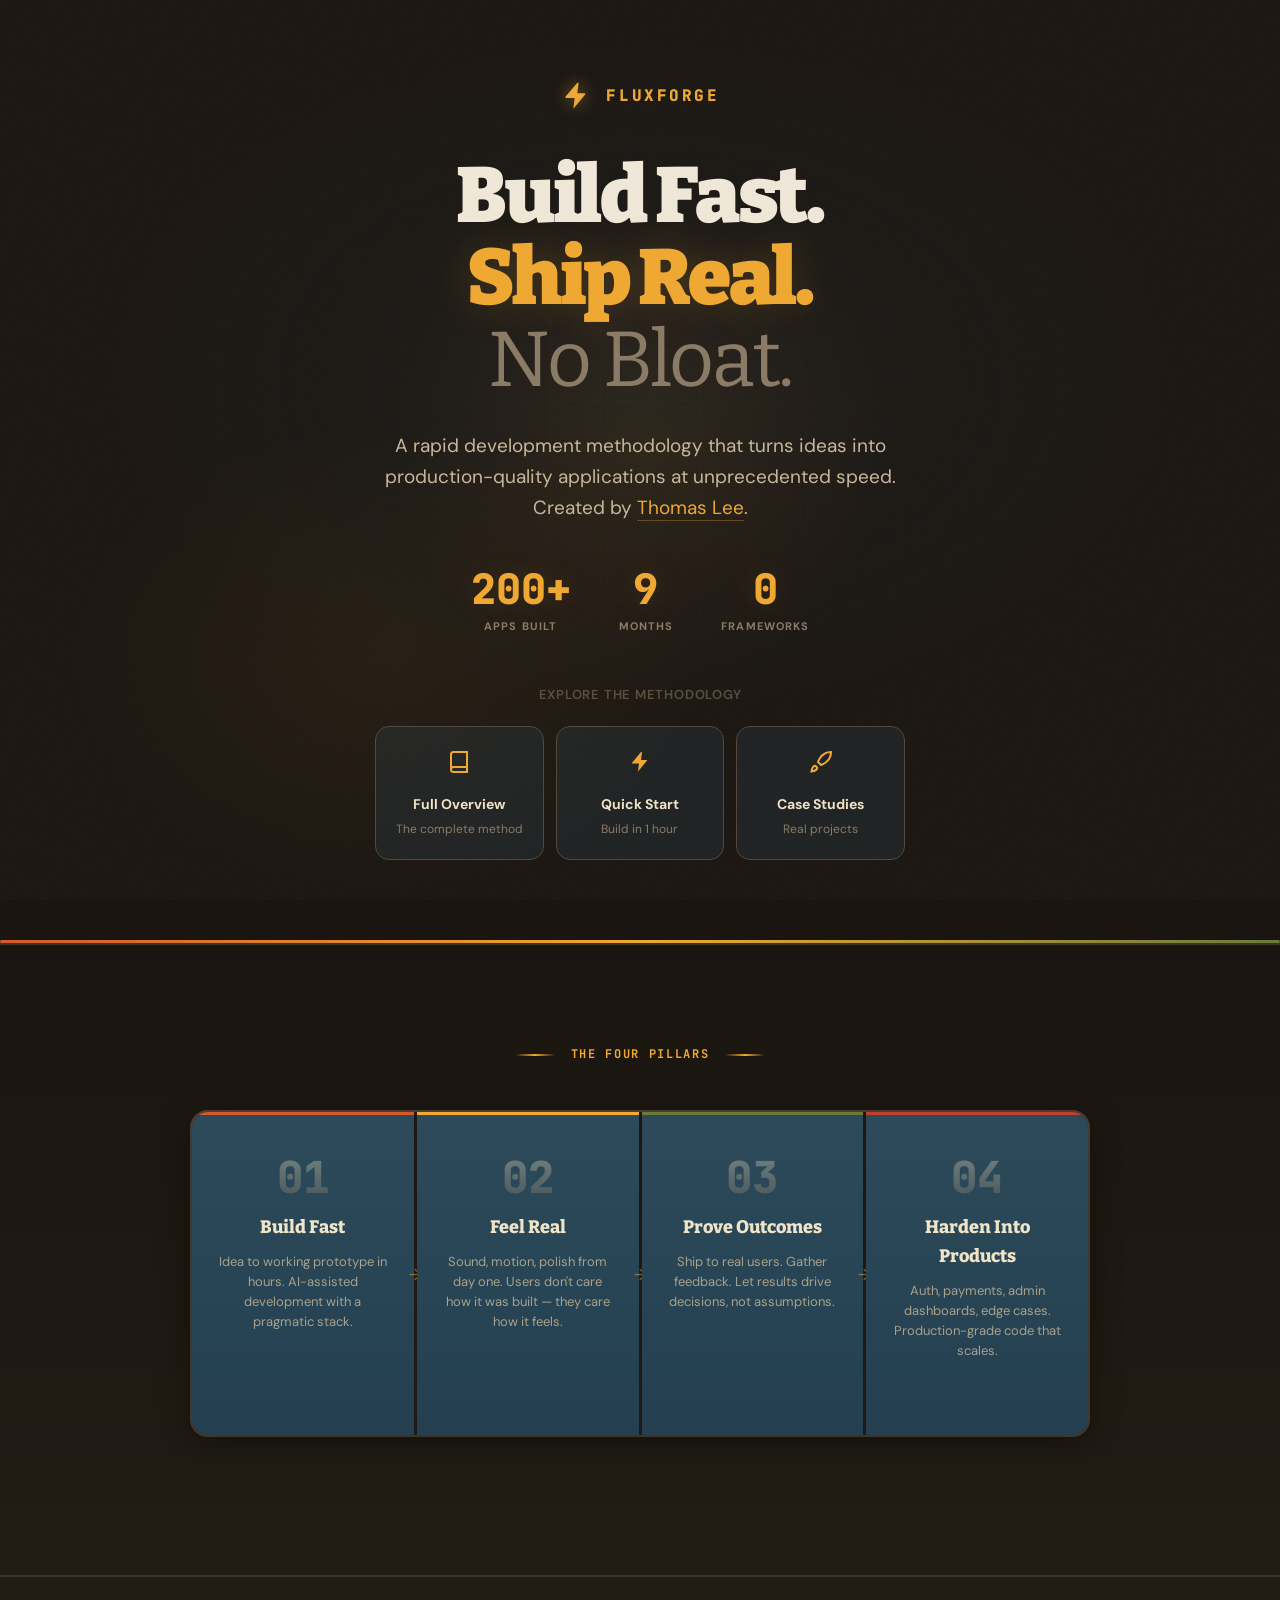
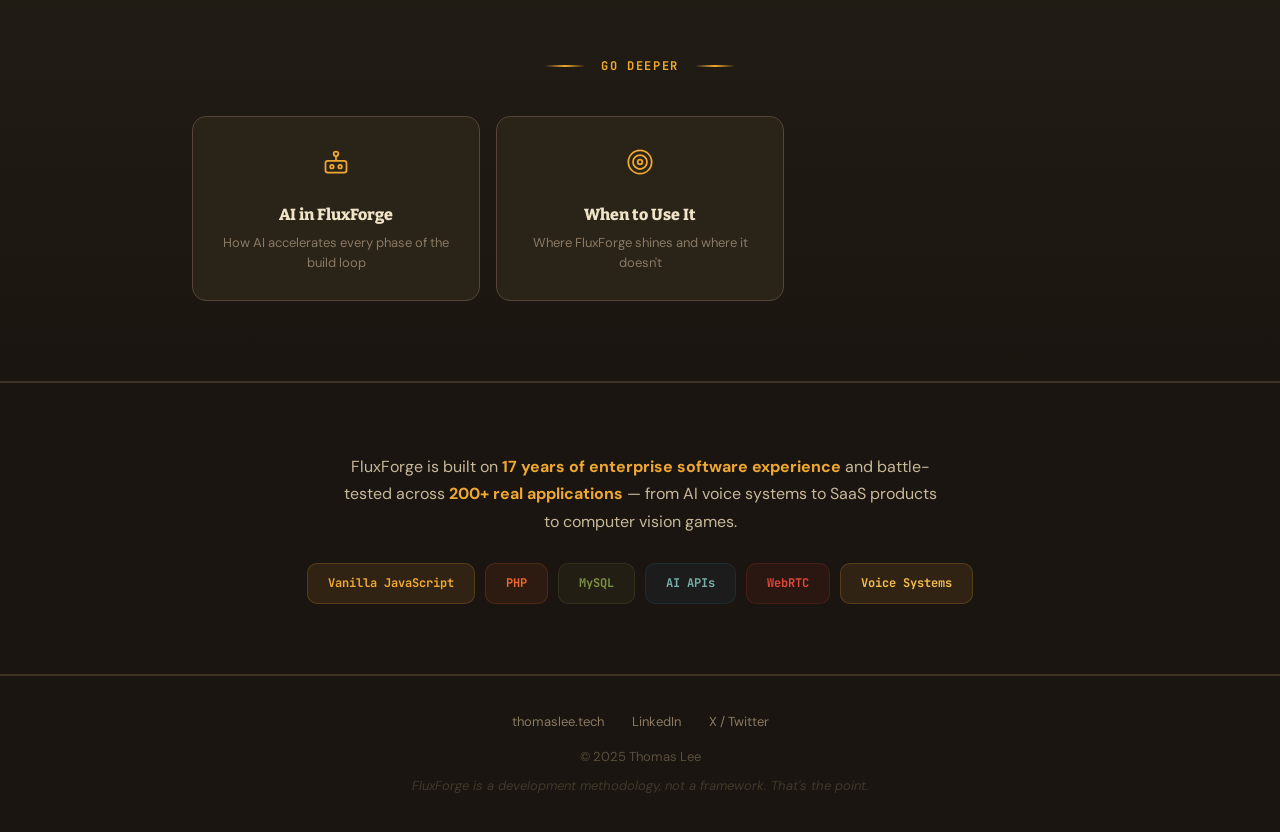
==== commit 43a196c5: "Complete SVG overhaul, interactive elements, and starter kit page Batch 2 updates across all remaini" ====
--- a/index.html
+++ b/index.html
@@ -114,6 +114,15 @@
     font-size: 14px; font-weight: 700; color: var(--cream); margin-bottom: 4px;
   }
   .hero-nav-card .card-desc { font-size: 12px; color: var(--text3); }
+
+  /* Gradient bar */
+  .gradient-bar {
+    height: 3px;
+    background: linear-gradient(90deg, var(--orange), var(--amber), var(--olive), var(--teal, #2c6880), var(--amber));
+    background-size: 200% 100%;
+    animation: gradientSlide 4s ease-in-out infinite;
+  }
+  @keyframes gradientSlide { 0% { background-position: 0% 50%; } 50% { background-position: 100% 50%; } 100% { background-position: 0% 50%; } }
 
   /* Philosophy section */
   .philosophy {
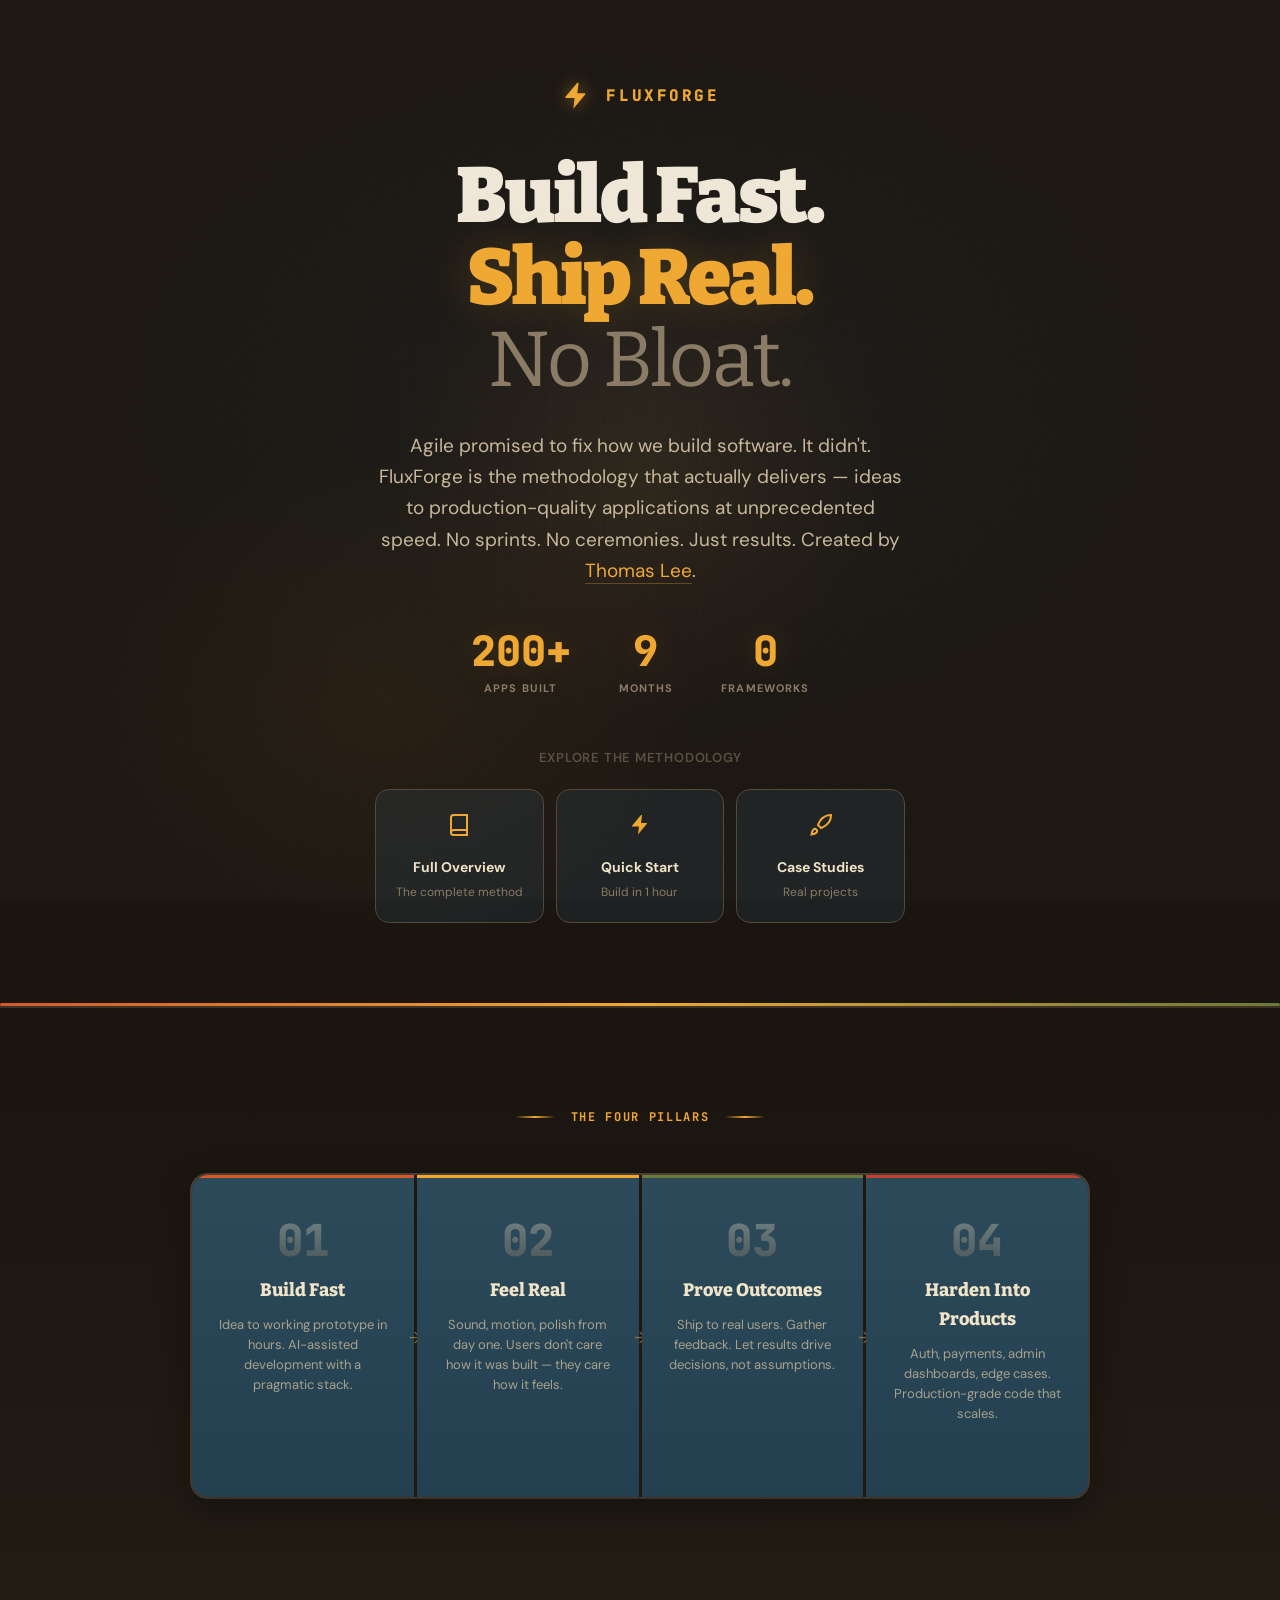
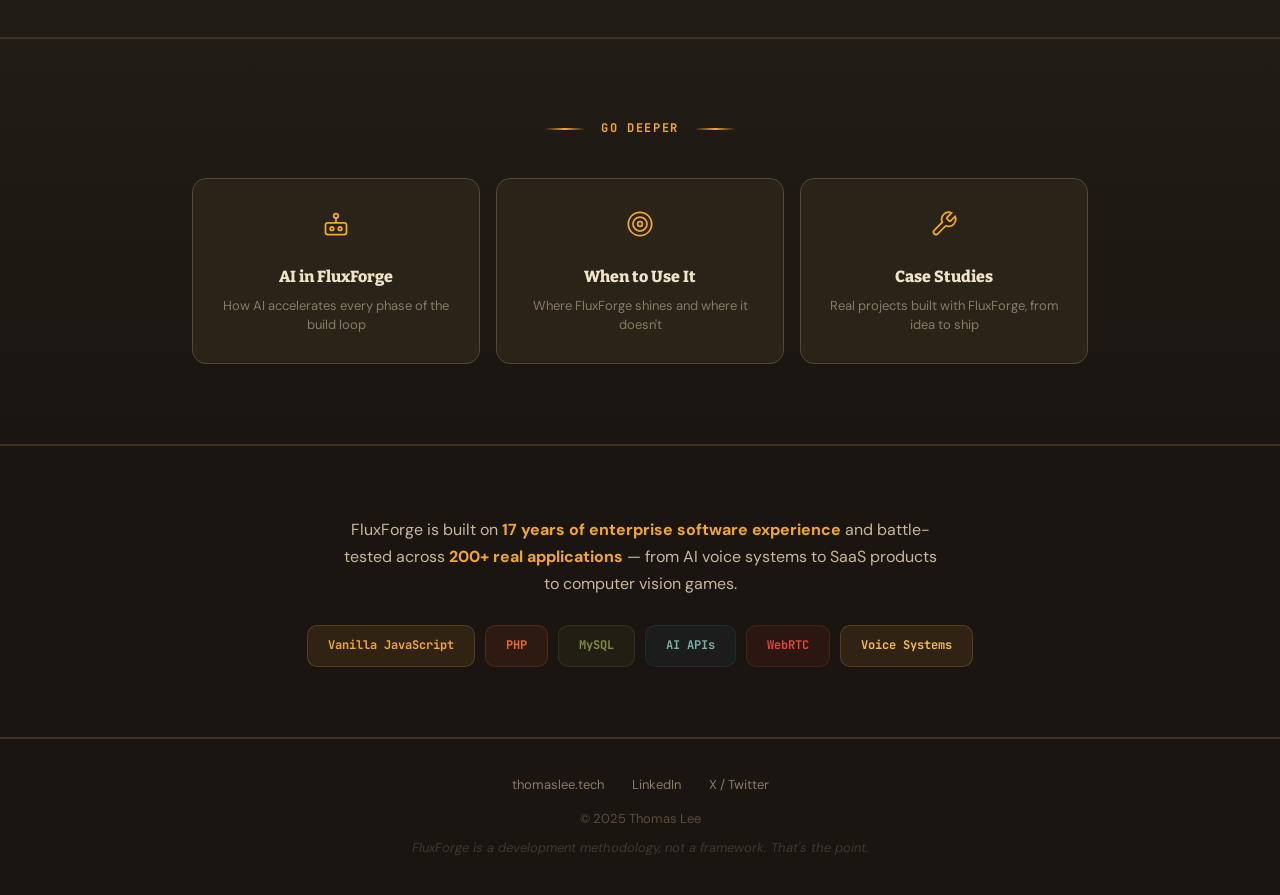
==== commit 3a8346de: "Add manifesto section: why Agile failed and FluxForge is the answer Adds a new opening section to me" ====
--- a/index.html
+++ b/index.html
@@ -257,7 +257,7 @@
       <span class="thin">No Bloat.</span>
     </h1>
     <p class="hero-sub">
-      A rapid development methodology that turns ideas into production-quality applications at unprecedented speed. Created by <a href="https://thomaslee.tech" target="_blank">Thomas Lee</a>.
+      Agile promised to fix how we build software. It didn't. FluxForge is the methodology that actually delivers &mdash; ideas to production-quality applications at unprecedented speed. No sprints. No ceremonies. Just results. Created by <a href="https://thomaslee.tech" target="_blank">Thomas Lee</a>.
     </p>
     <div class="hero-stats">
       <div class="hero-stat"><div class="hero-stat-num" data-count="200" data-suffix="+">0</div><div class="hero-stat-label">Apps Built</div></div>
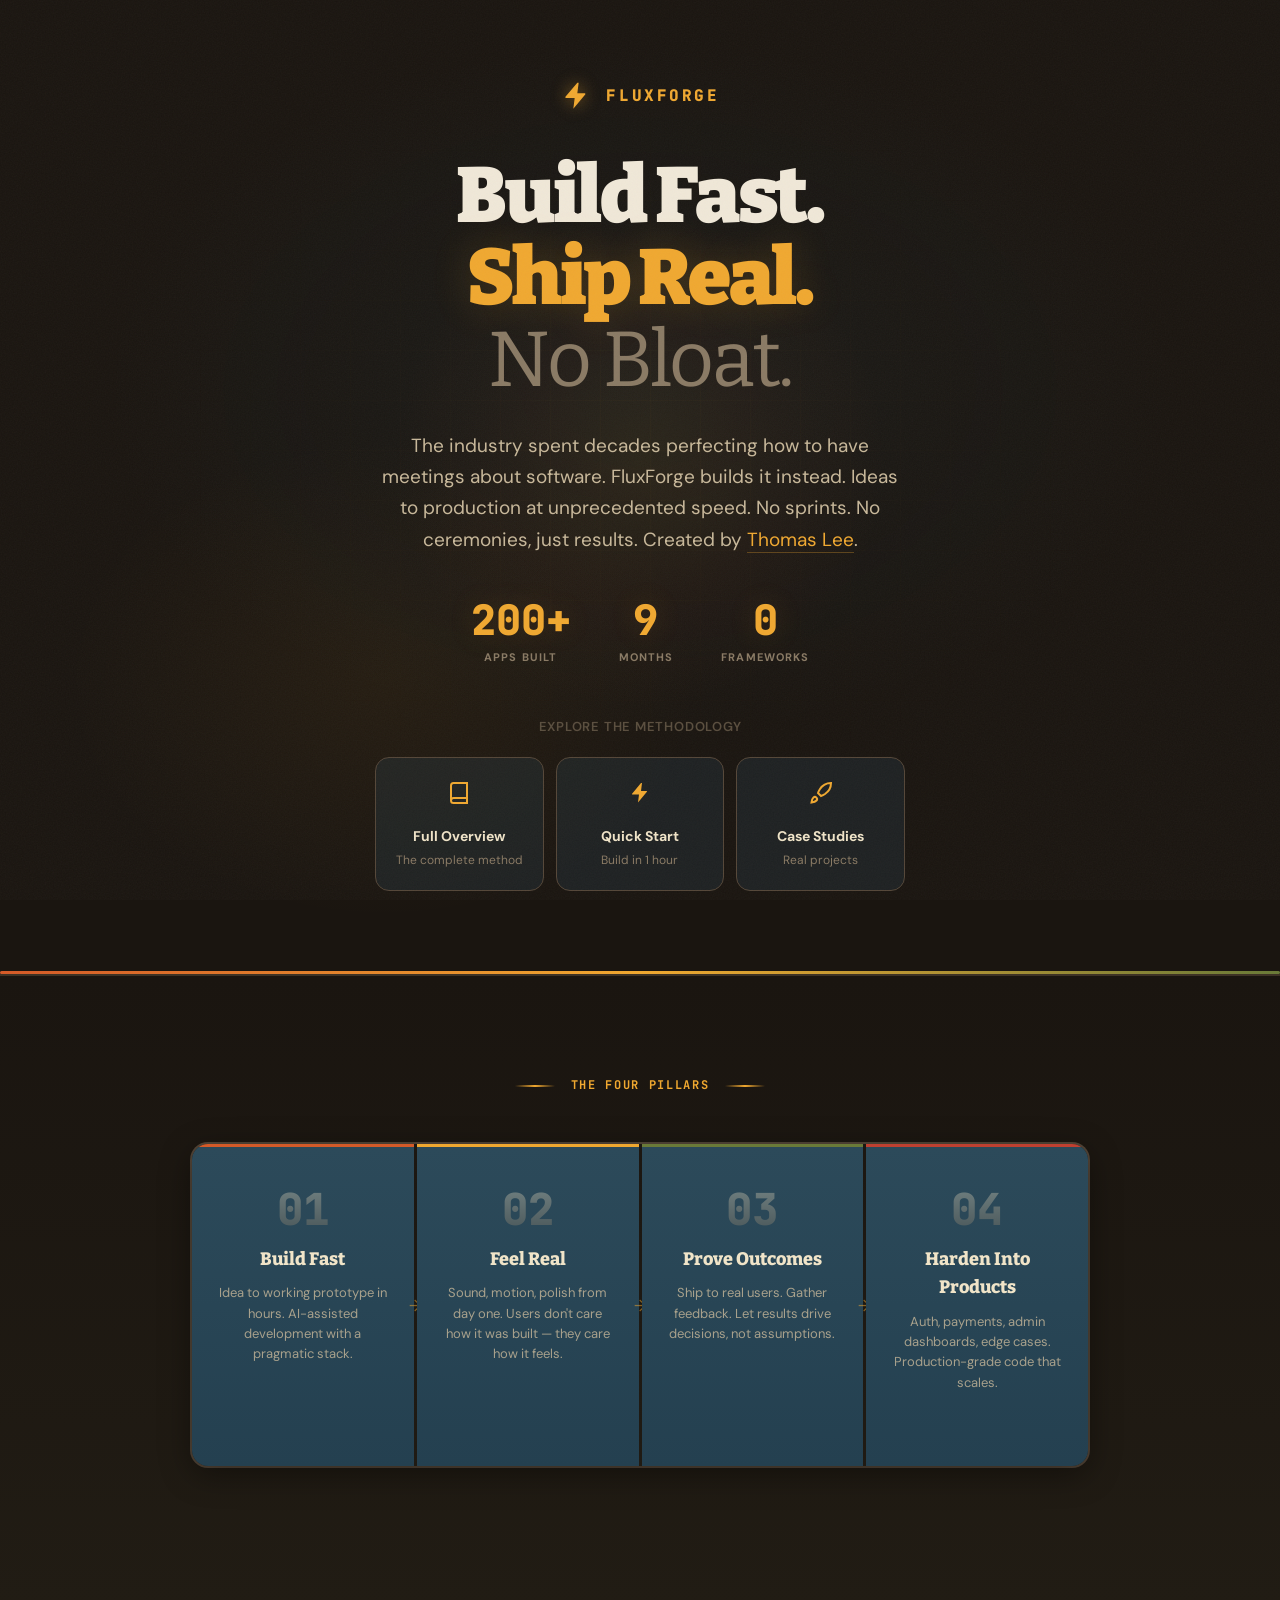
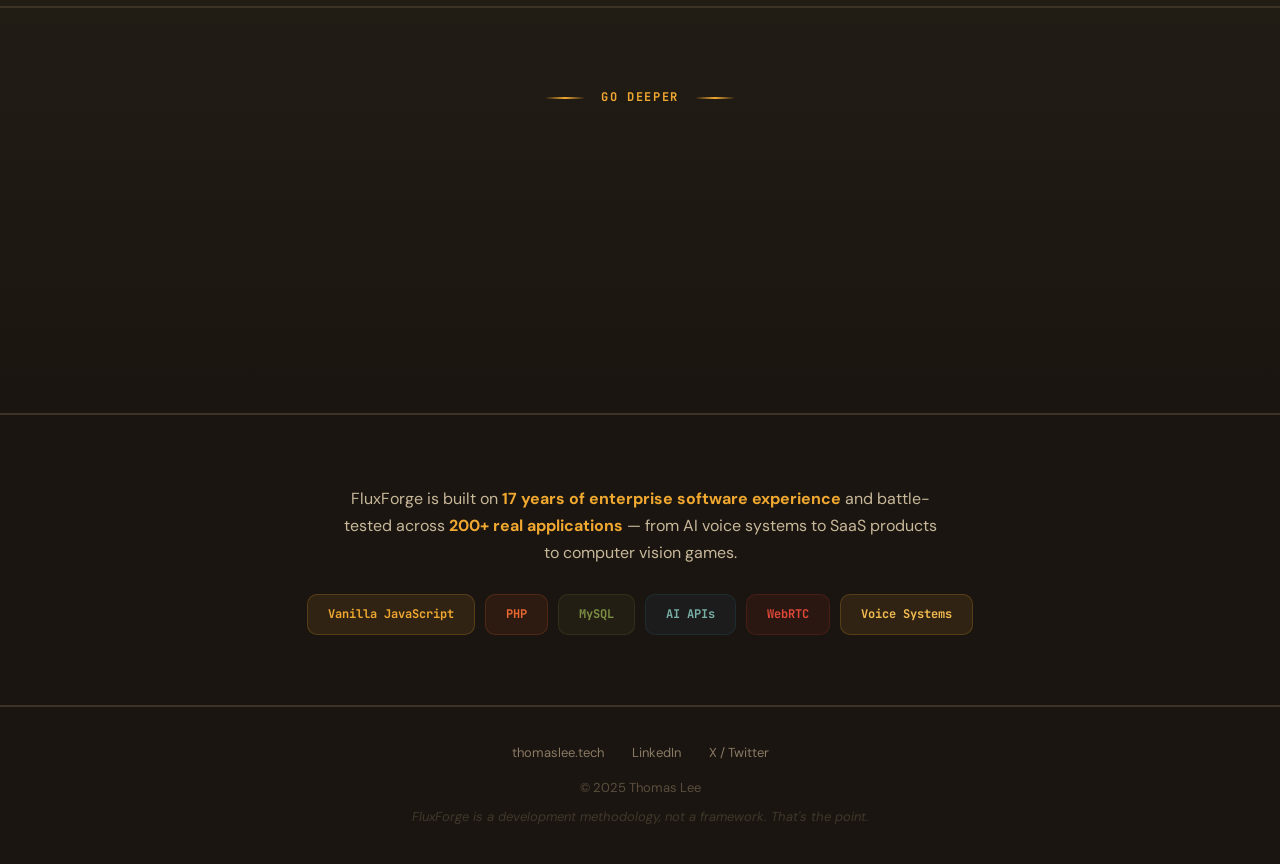
==== commit 4d88c9ec: "Add rotating hero subtitle and standalone preview file for sharing - index.html: Hero subtitle now r" ====
--- a/index.html
+++ b/index.html
@@ -72,6 +72,20 @@
   }
   .hero-sub a { border-bottom: 1px solid rgba(240,168,48,0.3); transition: border-color 0.2s; }
   .hero-sub a:hover { border-color: var(--amber); }
+  .hero-sub-line {
+    position: absolute; top: 0; left: 0; right: 0;
+    opacity: 0; transform: translateY(8px);
+    transition: opacity 0.6s ease, transform 0.6s ease;
+    font-size: 19px; color: var(--text2); line-height: 1.65;
+    margin: 0;
+  }
+  .hero-sub-line.active {
+    opacity: 1; transform: translateY(0);
+    position: relative;
+  }
+  .hero-sub-line.exiting {
+    opacity: 0; transform: translateY(-8px);
+  }
 
   .hero-stats {
     display: flex; justify-content: center; gap: 48px; margin-bottom: 50px;
@@ -256,9 +270,11 @@
       <span class="accent">Ship Real.</span><br>
       <span class="thin">No Bloat.</span>
     </h1>
-    <p class="hero-sub">
-      Agile promised to fix how we build software. It didn't. FluxForge is the methodology that actually delivers &mdash; ideas to production-quality applications at unprecedented speed. No sprints. No ceremonies. Just results. Created by <a href="https://thomaslee.tech" target="_blank">Thomas Lee</a>.
-    </p>
+    <div class="hero-sub" style="position: relative; min-height: 5.5em;">
+      <p class="hero-sub-line active">The industry spent decades perfecting how to have meetings about software. FluxForge builds it instead. Ideas to production at unprecedented speed. No sprints. No ceremonies, just results. Created by <a href="https://thomaslee.tech" target="_blank">Thomas Lee</a>.</p>
+      <p class="hero-sub-line">Most development methodologies slow you down. FluxForge doesn't. Ideas to production-quality apps at unprecedented speed &mdash; no sprints, no ceremonies, just results. Created by <a href="https://thomaslee.tech" target="_blank">Thomas Lee</a>.</p>
+      <p class="hero-sub-line">Stop planning. Start shipping. FluxForge delivers production-quality applications at unprecedented speed &mdash; no sprints, no ceremonies, just results. Created by <a href="https://thomaslee.tech" target="_blank">Thomas Lee</a>.</p>
+    </div>
     <div class="hero-stats">
       <div class="hero-stat"><div class="hero-stat-num" data-count="200" data-suffix="+">0</div><div class="hero-stat-label">Apps Built</div></div>
       <div class="hero-stat"><div class="hero-stat-num" data-count="9">0</div><div class="hero-stat-label">Months</div></div>
@@ -416,6 +432,22 @@
 }, { threshold: 0.3 });
 const statsEl = document.querySelector('.hero-stats');
 if (statsEl) counterObserver.observe(statsEl);
+
+// Rotating hero subtitle
+const subLines = document.querySelectorAll('.hero-sub-line');
+if (subLines.length > 1) {
+  let current = 0;
+  setInterval(() => {
+    const prev = current;
+    current = (current + 1) % subLines.length;
+    subLines[prev].classList.add('exiting');
+    subLines[prev].classList.remove('active');
+    setTimeout(() => {
+      subLines[prev].classList.remove('exiting');
+      subLines[current].classList.add('active');
+    }, 600);
+  }, 6000);
+}
 </script>
 
 </body>
